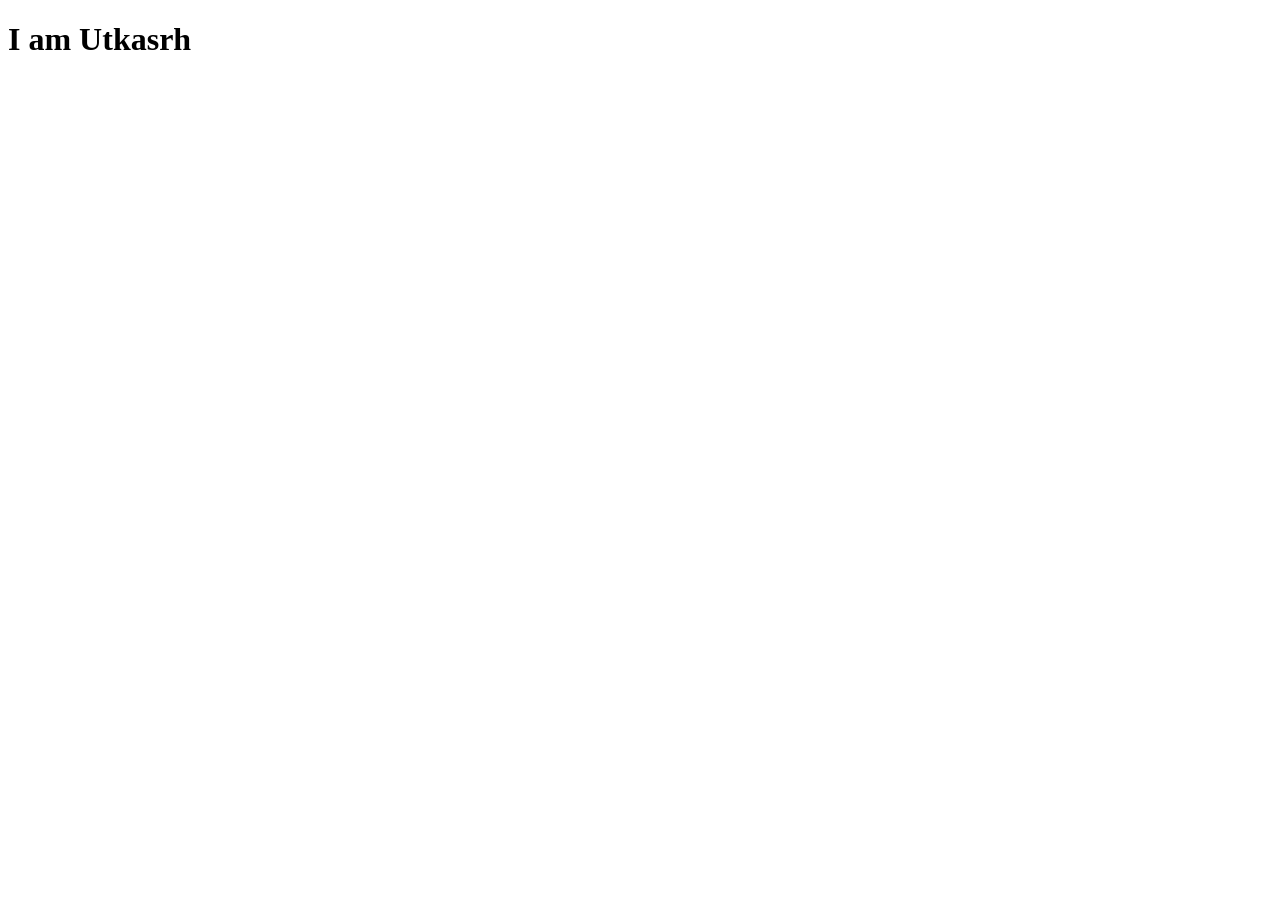
==== index.html @ e45682ee "s1" ====
<!DOCTYPE html>
<html lang="en">
<head>
    <meta charset="UTF-8">
    <meta http-equiv="X-UA-Compatible" content="IE=edge">
    <meta name="viewport" content="width=device-width, initial-scale=1.0">
    <title>Document</title>
</head>
<body>
    <h1>I am Utkasrh</h1>
</body>
</html>
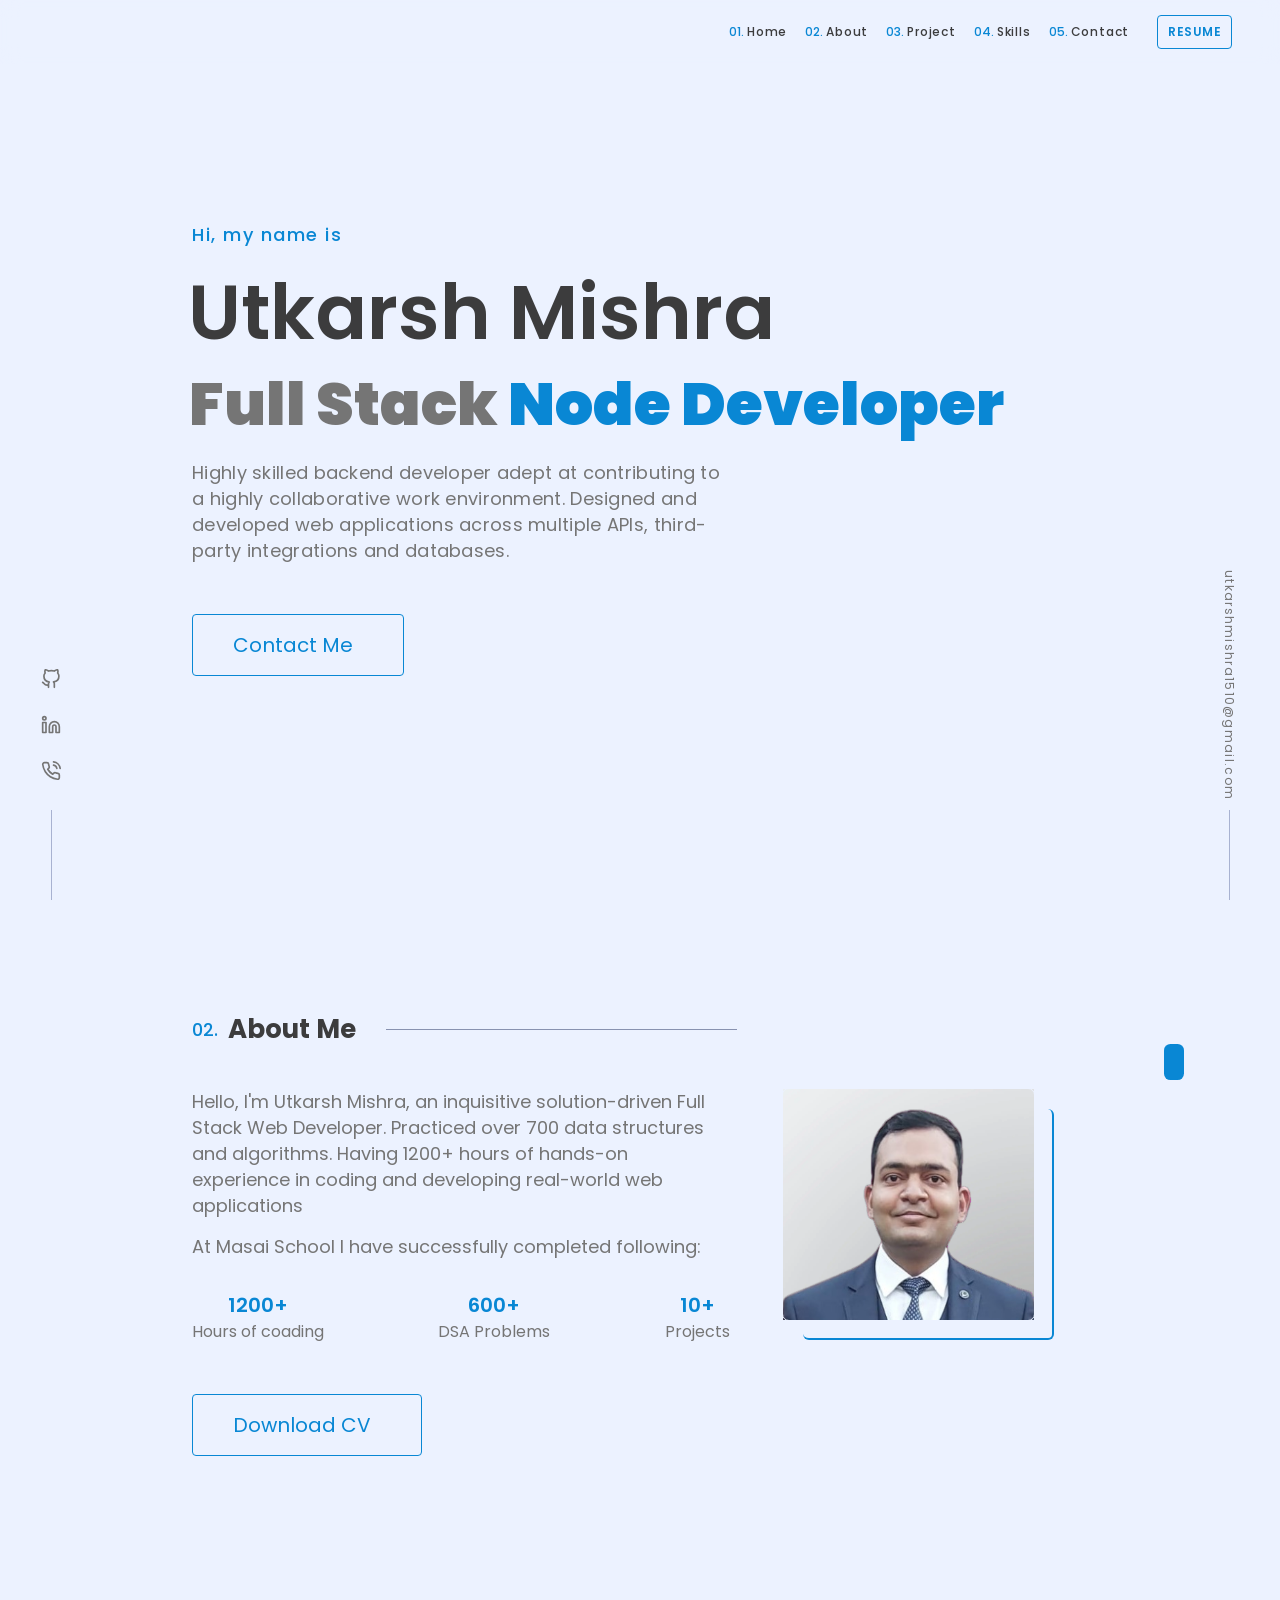
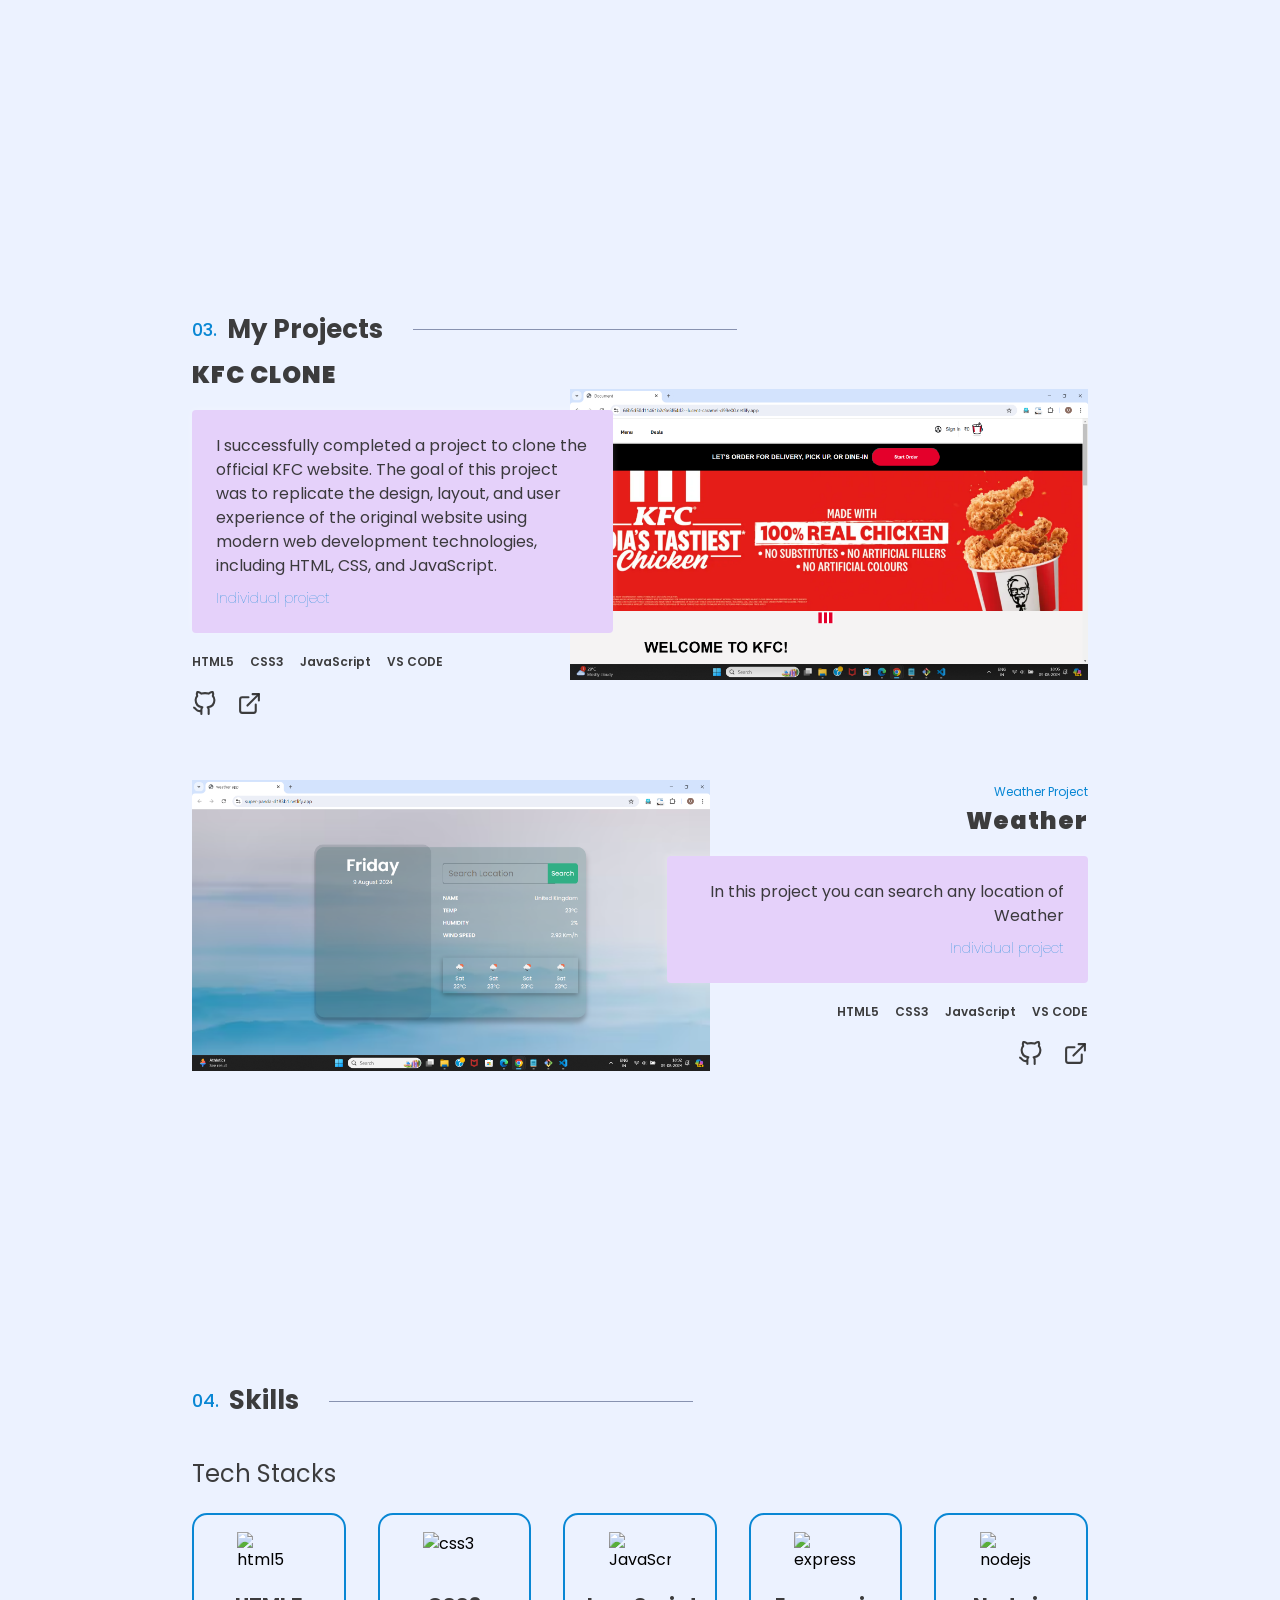
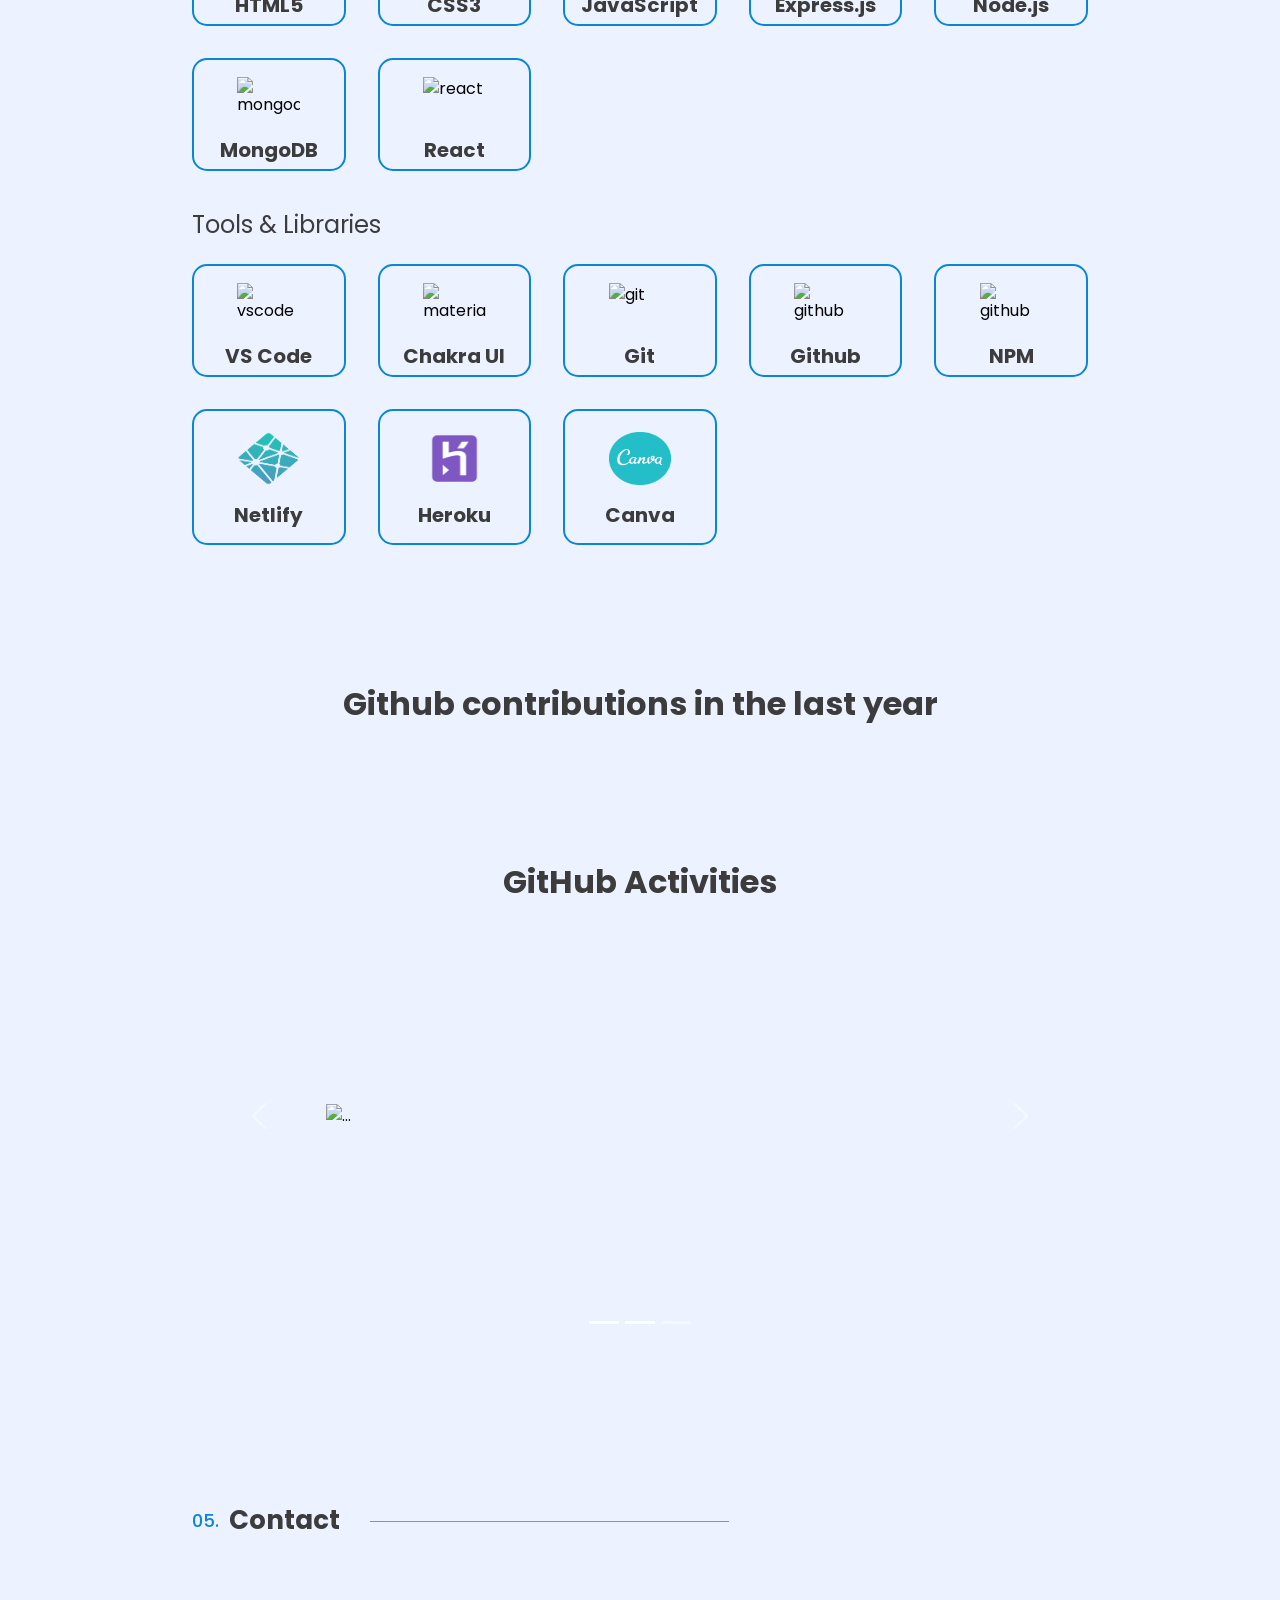
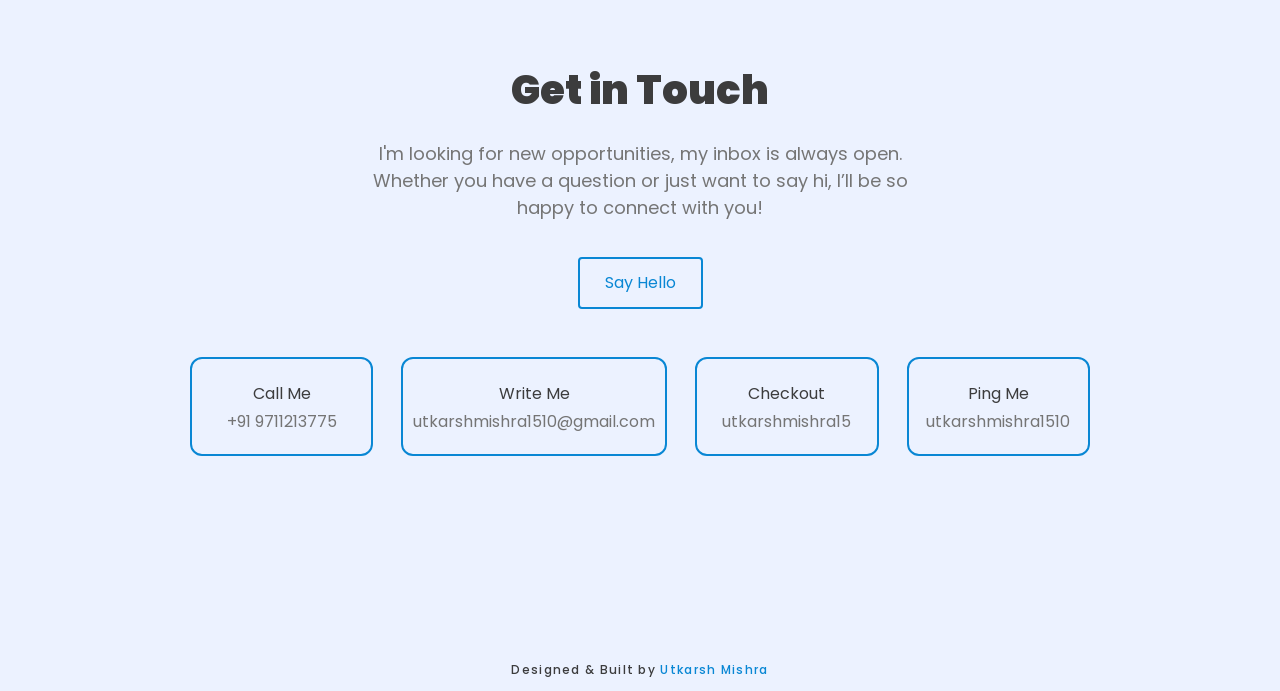
==== commit 71f9fa49: "portfolio update" ====
--- a/index.html
+++ b/index.html
@@ -1,12 +1,821 @@
 <!DOCTYPE html>
 <html lang="en">
+
 <head>
     <meta charset="UTF-8">
     <meta http-equiv="X-UA-Compatible" content="IE=edge">
     <meta name="viewport" content="width=device-width, initial-scale=1.0">
-    <title>Document</title>
+    <link rel="icon" href="./assets/img/1-withoout-bg.png" type="image/x-icon">
+    <title>Utkarsh Mishra | Portfolio</title>
+    <!--!================= Bootstrap Css =================------->
+    <link href="https://cdn.jsdelivr.net/npm/bootstrap@5.3.0-alpha1/dist/css/bootstrap.min.css" rel="stylesheet"
+        integrity="sha384-GLhlTQ8iRABdZLl6O3oVMWSktQOp6b7In1Zl3/Jr59b6EGGoI1aFkw7cmDA6j6gD" crossorigin="anonymous">
+    <!--!================= Font Awesome =================------->
+    <script src="https://kit.fontawesome.com/ff75adb155.js" crossorigin="anonymous"></script>
+
+    <!--!================= github stats =================------->
+    <link rel="stylesheet" href="assets/css/github_states.css">
+
+    <!--!================= main =================------->
+    <link rel="stylesheet" href="assets/css/style.css">
+    <link rel="stylesheet" href="assets/css/media_queries.css">
+
 </head>
+<style>
+
+</style>
+
 <body>
-    <h1>I am Utkasrh</h1>
+    <!--!================= Header =================------->
+    <section id="nav-menu" class="navigation">
+        <div class="nav_container " >
+            <div class="nav_logo" id="nav_logo"><img src="./assets/img/1-withoout-bg.png"
+                    alt=""></div>
+            <!-- Menu toggle icon for small device -->
+            <div id="menuToggle">
+                <span id="first_span"></span>
+                <span id="second_span"></span>
+                <span id="third_span"></span>
+            </div>
+            <div class="navigation_box" id="navigation_box">
+                <!-- Collapse button -->
+                <ul>
+                    <li class="nav-link home" id="nav-link">01. <a href="#home">Home</a> </li>
+                    <li class="nav-link about" id="nav-link">02. <a href="#about">About</a> </li>
+                    <li class="nav-link projects" id="nav-link">03. <a href="#projects">Project</a> </li>
+                    <li class="nav-link skills" id="nav-link">04. <a href="#skills">Skills</a> </li>
+                    <li class="nav-link contact" id="nav-link">05. <a href="#contact">Contact</a> </li>
+                </ul>
+                <button id="resume-button-1"><a download="Utkarsh_Mishra_Resume.pdf" href="./assets/pdf/Utkarsh_Mishra_Resume.pdf" class="nav-link resume"
+                    id="resume-link-1" >RESUME</a></button>
+            </div>
+        </div>
+    </section>
+
+    <!--!================= left Section =================------->
+    <div class="left_pannel">
+
+        <div class="icon_container">
+            <!-- github -->
+            <a href="https://github.com/utkarshmishra15" id="contact-github" target="_blank" ><svg xmlns="http://www.w3.org/2000/svg"
+                    role="img" viewBox="0 0 24 24" fill="none"
+                    stroke="currentColor" stroke-width="2" stroke-linecap="round" stroke-linejoin="round"
+                    class="feather feather-github">
+                    <title>GitHub</title>
+                    <path
+                        d="M9 19c-5 1.5-5-2.5-7-3m14 6v-3.87a3.37 3.37 0 0 0-.94-2.61c3.14-.35 6.44-1.54 6.44-7A5.44 5.44 0 0 0 20 4.77 5.07 5.07 0 0 0 19.91 1S18.73.65 16 2.48a13.38 13.38 0 0 0-7 0C6.27.65 5.09 1 5.09 1A5.07 5.07 0 0 0 5 4.77a5.44 5.44 0 0 0-1.5 3.78c0 5.42 3.3 6.61 6.44 7A3.37 3.37 0 0 0 9 18.13V22">
+                    </path>
+                </svg>
+            </a>
+            <!-- linkdin -->
+            <a href="https://www.linkedin.com/in/utkarshmishra1510/" id="contact-linkedin" aria-label="Linkedin"
+                target="_blank" rel="noreferrer">
+                <svg xmlns="http://www.w3.org/2000/svg" role="img" viewBox="0 0 24 24" fill="none" stroke="currentColor"
+                    stroke-width="2" stroke-linecap="round" stroke-linejoin="round"
+                    class="feather feather-linkedin">
+                    <title>Linkdin</title>
+                    <path d="M16 8a6 6 0 0 1 6 6v7h-4v-7a2 2 0 0 0-2-2 2 2 0 0 0-2 2v7h-4v-7a6 6 0 0 1 6-6z"></path>
+                    <rect x="2" y="9" width="4" height="12"></rect>
+                    <circle cx="4" cy="4" r="2"></circle>
+                </svg>
+            </a>
+            <!-- phone -->
+            <a href="tel:+916289020327" id="contact-phone" aria-label="Phone"
+                target="_blank" rel="noreferrer">
+                <svg xmlns="http://www.w3.org/2000/svg" width="20" height="24" viewBox="0 0 24 24" fill="none"
+                    stroke="currentColor" stroke-width="2" stroke-linecap="round" stroke-linejoin="round"
+                    class="feather feather-phone-call">
+                    <title>9711213775</title>
+                    <path
+                        d="M15.05 5A5 5 0 0 1 19 8.95M15.05 1A9 9 0 0 1 23 8.94m-1 7.98v3a2 2 0 0 1-2.18 2 19.79 19.79 0 0 1-8.63-3.07 19.5 19.5 0 0 1-6-6 19.79 19.79 0 0 1-3.07-8.67A2 2 0 0 1 4.11 2h3a2 2 0 0 1 2 1.72 12.84 12.84 0 0 0 .7 2.81 2 2 0 0 1-.45 2.11L8.09 9.91a16 16 0 0 0 6 6l1.27-1.27a2 2 0 0 1 2.11-.45 12.84 12.84 0 0 0 2.81.7A2 2 0 0 1 22 16.92z">
+                    </path>
+                </svg>
+            </a>
+            <!-- twitter -->
+            <!-- <a href="https://twitter.com/Ananyasingh7730" aria-label="Twitter" target="_blank" rel="noreferrer">
+                <svg xmlns="http://www.w3.org/2000/svg" role="img" viewBox="0 0 24 24" fill="none" stroke="currentColor"
+                    stroke-width="2" stroke-linecap="round" stroke-linejoin="round" class="feather feather-twitter">
+                    <title>Twitter</title>
+                    <path
+                        d="M23 3a10.9 10.9 0 0 1-3.14 1.53 4.48 4.48 0 0 0-7.86 3v1A10.66 10.66 0 0 1 3 4s-4 9 5 13a11.64 11.64 0 0 1-7 2c9 5 20 0 20-11.5a4.5 4.5 0 0 0-.08-.83A7.72 7.72 0 0 0 23 3z">
+                    </path>
+                </svg>
+            </a> -->
+        </div>
+    </div>
+
+    <!--!================= Right Section =================------->
+    <div class="right_pannel">
+        <div class="email_container">
+            <a href="mailto:utkarshmishra1510@gmail.com" id="contact-email">utkarshmishra1510@gmail.com</a>
+        </div>
+    </div>
+
+    <!--!================= Main Section =================------->
+    <section class="main_pannel" id="main_section">
+
+        <!--!================= Home Section =================------->
+        <section id="home" class="home section">
+            <div class="home_container">
+                <h3>Hi, my name is</h3>
+                <h1 id="user-detail-name">Utkarsh Mishra</h1>
+                <h1>Full Stack <span>Node Developer</span></h1>
+                <p id="user-detail-intro">Highly skilled backend developer adept at contributing to a highly
+                    collaborative work environment. Designed and developed web applications across multiple APIs,
+                    third-party integrations and databases.</p>
+                <a href="#contact">Contact Me<i class="fa-regular fa-message"></i></a>
+            </div>
+        </section>
+
+        <!--!================= About Section =================------->
+        <section id="about" class="about section">
+            <div class="section_title">
+                02. <span>About Me</span>
+            </div>
+            <div class="about_container">
+                <div class="about_left">
+                    <p id="user-detail-intro" style="display:none;">
+                        "
+                        "MERN","JavaScript","MongoDB","Frontend","Backend","NodeJS","HTML","CSS","Express""
+                    </p>
+                    <p>Hello, I'm Utkarsh Mishra, an inquisitive solution-driven Full Stack Web Developer. Practiced 
+                        over 700 data structures and algorithms. Having 1200+ hours of hands-on experience in coding and
+                        developing real-world web applications </p>
+                    <p>At Masai School I have successfully completed following:</p>
+                    <div class="about_stats">
+                        <div>
+                            <span class="stats_number">1200+</span>
+                            <span class="stats_title">Hours of coading</span>
+                        </div>
+                        <div>
+                            <span class="stats_number">600+</span>
+                            <span class="stats_title">DSA Problems</span>
+                        </div>
+                        <div>
+                            <span class="stats_number">10+</span>
+                            <span class="stats_title">Projects</span>
+                        </div>
+                    </div>
+                    <button id="resume-button-2">
+                        <a download="Utkarsh_Mishra_Resume.pdf" href="assets/pdf/Utkarsh_Mishra_Resume.pdf"
+                        id="resume-link-2">Download CV<i class="fa-solid fa-download"></i></a>
+                    </button>
+                </div>
+                <div class="about_right">
+                    <div class="about_img_container" class="home-img">
+                        <img src="./assets/myimage/newphotos.png" alt="" class="home-img">
+                    </div>
+                </div>
+            </div>
+        </section>
+
+        <!--!================= Project Section =================------->
+        <section id="projects" class="projects section">
+            <!-- section heading -->
+            <div class="section_title">
+                03. <span>My Projects</span>
+            </div>
+            <!--! -------------- KFC CLONE-------------- -->
+            <div class="project-card" id="project-card-flip">
+                <div class="project-card_description_section" id="project-flip-description">
+                    <h4></h4>
+                    <h2 class="project-title">KFC CLONE</h2>
+                    <div class="project-description">
+                        <p> I successfully completed a project to clone the official KFC website. The goal of this project was to replicate the design, layout, and user experience of the original website using modern web development technologies, including HTML, CSS, and JavaScript. </p>
+                        <p>Individual project</p>
+                    </div>
+                    <div class="project-tech-stack">
+                        <span>HTML5</span>
+                        <span>CSS3</span>
+                        <span>JavaScript</span>
+                      
+                        <span>VS CODE</span>
+                    </div>
+                    <div class="project_btn">
+                        <a href="https://github.com/utkarshmishra15/KFCCLONE" class="project-github-link"
+                            target="_blank"><svg xmlns="http://www.w3.org/2000/svg" role="img"
+                                viewBox="0 0 24 24" fill="none"
+                                stroke="currentColor" stroke-width="2" stroke-linecap="round" stroke-linejoin="round"
+                                class="feather feather-github">
+                                <title>GitHub</title>
+
+                                <path
+                                    d="M9 19c-5 1.5-5-2.5-7-3m14 6v-3.87a3.37 3.37 0 0 0-.94-2.61c3.14-.35 6.44-1.54 6.44-7A5.44 5.44 0 0 0 20 4.77 5.07 5.07 0 0 0 19.91 1S18.73.65 16 2.48a13.38 13.38 0 0 0-7 0C6.27.65 5.09 1 5.09 1A5.07 5.07 0 0 0 5 4.77a5.44 5.44 0 0 0-1.5 3.78c0 5.42 3.3 6.61 6.44 7A3.37 3.37 0 0 0 9 18.13V22">
+                                </path>
+                            </svg>
+                        </a>
+                        <a href="https://66b5d50d11461b2c9e8f64d2--lucent-caramel-d99e00.netlify.app/" class="project-deployed-link" target="_blank">
+                            <svg xmlns="http://www.w3.org/2000/svg" role="img" viewBox="0 0 24 24" fill="none"
+                                stroke="currentColor" stroke-width="2" stroke-linecap="round" stroke-linejoin="round"
+                                class="feather feather-external-link">
+                                <title>External Link</title>
+                                <path d="M18 13v6a2 2 0 0 1-2 2H5a2 2 0 0 1-2-2V8a2 2 0 0 1 2-2h6"></path>
+                                <polyline points="15 3 21 3 21 9"></polyline>
+                                <line x1="10" y1="14" x2="21" y2="3"></line>
+                            </svg>
+                        </a>
+                    </div>
+                </div>
+                <div class="project-card_img_section" id="project-flip-img">
+                    <div id="carouselExampleSlidesOnly" class="carousel slide carousel-fade" data-bs-ride="carousel"
+                        data-bs-interval="3000">
+                        <div class="carousel-inner">
+                            <div class="carousel-item active">
+                                <img src="./assets/kfc/Screenshot (1693).png" class="d-block w-100" alt="TrackIt Home">
+                            </div>
+                            <div class="carousel-item">
+                                <img src="./assets/kfc/Screenshot (1694).png" class="d-block w-100"
+                                    alt="TrackIt Home">
+                            </div>
+                            <div class="carousel-item">
+                                <img src="./assets/img/strike_A_psoe/Screenshot 2023-04-03 095945.png" class="d-block w-100" alt="TrackIt Home">
+                            </div>
+                            <div class="carousel-item">
+                                <img src="./assets/kfc/Screenshot (1695).png" class="d-block w-100" alt="TrackIt Home">
+                            </div>
+                            <div class="carousel-item">
+                                <img src="./assets/kfc/Screenshot (1696).png" class="d-block w-100" alt="TrackIt Home">
+                            </div>
+                            
+                            <div class="carousel-item">
+                                <img src="./assets/kfc/Screenshot (1697).png" class="d-block w-100" alt="TrackIt Home">
+                            </div>
+                            <div class="carousel-item">
+                                <img src="./assets/img/strike_A_psoe/Screenshot 2023-04-03 100120.png" class="d-block w-100" alt="TrackIt Home">
+                            </div>
+                            <!-- <div class="carousel-item">
+                                <img src="./assets/img/strike_A_psoe/Screenshot 2023-04-03 100152.png" class="d-block w-100" alt="TrackIt Home">
+                            </div>
+                            <div class="carousel-item">
+                                <img src="./assets/img/strike_A_psoe/Screenshot 2023-04-03 100209.png" class="d-block w-100" alt="TrackIt Home">
+                            </div>
+                            <div class="carousel-item">
+                                <img src="./assets/img/strike_A_psoe/Screenshot 2023-04-03 100303.png" class="d-block w-100" alt="TrackIt Home">
+                            </div> -->
+                            <!-- <div class="carousel-item">
+                                <img src="./assets/img/strike_A_psoe/Screenshot 2023-04-03 100315.png" class="d-block w-100" alt="TrackIt Home">
+                            </div>
+                            <div class="carousel-item">
+                                <img src="./assets/img/strike_A_psoe/Screenshot 2023-04-03 100345.png" class="d-block w-100" alt="TrackIt Home">
+                            </div> -->
+                        </div>
+                    </div>
+                </div>
+            </div>  
+            <!--! -------------- Alpine project card -------------- -->
+            <div class="project-card">
+                <!-- ------ project Image -------- -->
+                <div class="project-card_img_section">
+                    <div id="carouselExampleSlidesOnly" class="carousel slide carousel-fade" data-bs-ride="carousel"
+                        data-bs-interval="3000">
+                        <div class="carousel-inner">
+                            <div class="carousel-item active">
+                                <img src="./assets/weather/Screenshot (1702).png" class="d-block w-100" alt="Alpine Home">
+                            </div>
+                            <div class="carousel-item">
+                                <img src="./assets/weather/Screenshot (1703).png" class="d-block w-100" alt="Alpine Home">
+                            </div>
+                            <div class="carousel-item">
+                                <img src="./assets/weather/Screenshot (1704).png" class="d-block w-100" alt="Alpine Home">
+                            </div>
+                            <div class="carousel-item">
+                                <img src="./assets/weather/Screenshot (1705).png" class="d-block w-100" alt="Alpine Home">
+                            </div>
+                            <!-- <div class="carousel-item">
+                                <img src="./assets/img/Alpine/profile.png" class="d-block w-100" alt="Alpine Home">
+                            </div>
+                            <div class="carousel-item">
+                                <img src="./assets/img/Alpine/sign-in.png" class="d-block w-100" alt="Alpine Home">
+                            </div>
+                            <div class="carousel-item">
+                                <img src="./assets/img/Alpine/sign-up.png" class="d-block w-100" alt="Alpine Home">
+                            </div>
+                            <div class="carousel-item">
+                                <img src="./assets/img/Alpine/cart.png" class="d-block w-100" alt="Alpine Home">
+                            </div>
+                            <div class="carousel-item">
+                                <img src="./assets/img/Alpine/iphone.png" class="d-block w-100" alt="Alpine Home">
+                            </div> -->
+                        </div>
+                    </div>
+                </div>
+                <div class="project-card_description_section">
+                    <h4>Weather Project</h4>
+                    <h2 class="project-title">Weather</h2>
+                    <div class="project-description">
+                        <p>In this project you can search any location of Weather</p>
+                        <p>Individual project</p>
+                    </div>
+                    <div class="project-tech-stack">
+                        <!-- <span>NODE</span>
+                        <span>EXPRESS</span>
+                        <span>MONGODB</span> -->
+                        <span>HTML5</span>
+                        <span>CSS3</span>
+                        <!-- <span>BCRYPT</span>
+                        <span>JSONWEBTOKEN</span> -->
+                        <span>JavaScript</span>
+                        <span>VS CODE</span>
+                    </div>
+                    <div class="project_btn">
+                        <a href="https://github.com/utkarshmishra15/Weather" class="project-github-link"
+                            target="_blank"><svg xmlns="http://www.w3.org/2000/svg" role="img"
+                                viewBox="0 0 24 24" fill="none"
+                                stroke="currentColor" stroke-width="2" stroke-linecap="round" stroke-linejoin="round"
+                                class="feather feather-github">
+                                <title>GitHub</title>
+                                <path
+                                    d="M9 19c-5 1.5-5-2.5-7-3m14 6v-3.87a3.37 3.37 0 0 0-.94-2.61c3.14-.35 6.44-1.54 6.44-7A5.44 5.44 0 0 0 20 4.77 5.07 5.07 0 0 0 19.91 1S18.73.65 16 2.48a13.38 13.38 0 0 0-7 0C6.27.65 5.09 1 5.09 1A5.07 5.07 0 0 0 5 4.77a5.44 5.44 0 0 0-1.5 3.78c0 5.42 3.3 6.61 6.44 7A3.37 3.37 0 0 0 9 18.13V22">
+                                </path>
+                            </svg>
+                        </a>
+                        <a href="https://super-panda-d183b1.netlify.app/" class="project-deployed-link" target="_blank">
+                            <svg xmlns="http://www.w3.org/2000/svg" role="img" viewBox="0 0 24 24" fill="none"
+                                stroke="currentColor" stroke-width="2" stroke-linecap="round" stroke-linejoin="round"
+                                class="feather feather-external-link">
+                                <title>External Link</title>
+                                <path d="M18 13v6a2 2 0 0 1-2 2H5a2 2 0 0 1-2-2V8a2 2 0 0 1 2-2h6"></path>
+                                <polyline points="15 3 21 3 21 9"></polyline>
+                                <line x1="10" y1="14" x2="21" y2="3"></line>
+                            </svg>
+                        </a>
+                    </div>
+                </div>
+            </div>
+
+            <!--! -------------- TrackIt project card (Flip)-------------- -->
+            <!-- <div class="project-card" id="project-card-flip">
+                <div class="project-card_description_section" id="project-flip-description">
+                    <h4>Clone Project</h4>
+                    <h2 class="project-title">TrackIt</h2>
+                    <div class="project-description">
+                        <p>Clone of DeskTime that provides sign-up, sign-in, tracks the records of the work done, time consumed in perfoming a task and many more details in a designed and graphical format.</p>
+                        <p>Collaborative project</p>
+                    </div>
+                    <div class="project-tech-stack">
+                        <span>HTML5</span>
+                        <span>CSS3</span>
+                        <span>JavaScript</span>
+                        <span>NODE</span>
+                        <span>EXPRESS</span>
+                        <span>MONGODB</span>
+                        <span>Bootstrap</span>
+                        <span>VS CODE</span>
+                    </div>
+                    <div class="project_btn">
+                        <a href="https://github.com/Ananyakumarisingh/Track-It" class="project-github-link"
+                            target="_blank"><svg xmlns="http://www.w3.org/2000/svg" role="img"
+                                viewBox="0 0 24 24" fill="none"
+                                stroke="currentColor" stroke-width="2" stroke-linecap="round" stroke-linejoin="round"
+                                class="feather feather-github">
+                                <title>GitHub</title>
+                                <path
+                                    d="M9 19c-5 1.5-5-2.5-7-3m14 6v-3.87a3.37 3.37 0 0 0-.94-2.61c3.14-.35 6.44-1.54 6.44-7A5.44 5.44 0 0 0 20 4.77 5.07 5.07 0 0 0 19.91 1S18.73.65 16 2.48a13.38 13.38 0 0 0-7 0C6.27.65 5.09 1 5.09 1A5.07 5.07 0 0 0 5 4.77a5.44 5.44 0 0 0-1.5 3.78c0 5.42 3.3 6.61 6.44 7A3.37 3.37 0 0 0 9 18.13V22">
+                                </path>
+                            </svg>
+                        </a>
+                        <a href="https://jovial-biscuit-ca94fe.netlify.app/" class="project-deployed-link" target="_blank">
+                            <svg xmlns="http://www.w3.org/2000/svg" role="img" viewBox="0 0 24 24" fill="none"
+                                stroke="currentColor" stroke-width="2" stroke-linecap="round" stroke-linejoin="round"
+                                class="feather feather-external-link">
+                                <title>External Link</title>
+                                <path d="M18 13v6a2 2 0 0 1-2 2H5a2 2 0 0 1-2-2V8a2 2 0 0 1 2-2h6"></path>
+                                <polyline points="15 3 21 3 21 9"></polyline>
+                                <line x1="10" y1="14" x2="21" y2="3"></line>
+                            </svg>
+                        </a>
+                    </div>
+                </div>
+                <div class="project-card_img_section" id="project-flip-img">
+                    <div id="carouselExampleSlidesOnly" class="carousel slide carousel-fade" data-bs-ride="carousel"
+                        data-bs-interval="3000">
+                        <div class="carousel-inner">
+                            <div class="carousel-item active">
+                                <img src="./assets/img/TrackIt/dashboard.png" class="d-block w-100" alt="TrackIt Home">
+                            </div>
+                            <div class="carousel-item">
+                                <img src="./assets/img/TrackIt/pie-chart.png" class="d-block w-100"
+                                    alt="TrackIt Home">
+                            </div>
+                            <div class="carousel-item">
+                                <img src="./assets/img/TrackIt/sales.png" class="d-block w-100" alt="TrackIt Home">
+                            </div>
+                            <div class="carousel-item">
+                                <img src="./assets/img/TrackIt/log-in.png" class="d-block w-100" alt="TrackIt Home">
+                            </div>
+                            <div class="carousel-item">
+                                <img src="./assets/img/TrackIt/sign-up.png" class="d-block w-100" alt="TrackIt Home">
+                            </div>
+                            <div class="carousel-item">
+                                <img src="./assets/img/TrackIt/otp.png" class="d-block w-100" alt="TrackIt Home">
+                            </div>
+                        </div>
+                    </div>
+                </div>
+            </div> -->
+
+            <!--! -------------- MAD project card -------------- -->
+            <!-- <div class="project-card"> -->
+                <!-- ------ project Image -------- -->
+                <!-- <div class="project-card_img_section">
+                    <div id="carouselExampleSlidesOnly" class="carousel slide carousel-fade" data-bs-ride="carousel"
+                        data-bs-interval="3000">
+                        <div class="carousel-inner">
+                            <div class="carousel-item active">
+                                <img src="./assets/img/MAD/main.png" class="d-block w-100" alt="MAD Home">
+                            </div>
+                            <div class="carousel-item">
+                                <img src="./assets/img/MAD/product.png" class="d-block w-100" alt="MAD Home">
+                            </div>
+                            <div class="carousel-item">
+                                <img src="./assets/img/MAD/advertisement.png" class="d-block w-100" alt="MAD Home">
+                            </div>
+                            <div class="carousel-item">
+                                <img src="./assets/img/MAD/chat.png" class="d-block w-100" alt="MAD Home">
+                            </div>
+                            <div class="carousel-item">
+                                <img src="./assets/img/MAD/sign-up.png" class="d-block w-100" alt="MAD Home">
+                            </div>
+                            <div class="carousel-item">
+                                <img src="./assets/img/MAD/log-in.png" class="d-block w-100" alt="MAD Home">
+                            </div>
+                            <div class="carousel-item">
+                                <img src="./assets/img/MAD/mobile.png" class="d-block w-100" alt="MAD Home">
+                            </div>
+                            <div class="carousel-item">
+                                <img src="./assets/img/MAD/house.png" class="d-block w-100" alt="MAD Home">
+                            </div>
+                        </div>
+                    </div>
+                </div>
+                <div class="project-card_description_section">
+                    <h4>Clone Project</h4>
+                    <h2 class="project-title">MAD (Make A Deal)</h2>
+                    <div class="project-description">
+                        <p>Clone of an e-commerce website named OLX, features implimented are sign-up, sign-in, products, filter, sort, admin section, etc.</p>
+                        <p>Collaborative project</p>
+                    </div>
+                    <div class="project-tech-stack">
+                        <span>HTML5</span>
+                        <span>CSS3</span>
+                        <span>JavaScript</span>
+                        <span>Bootstrap</span>
+                        <span>Mock API</span>
+                        <span>VS CODE</span>
+                    </div>
+                    <div class="project_btn">
+                        <a href="https://github.com/Ananyakumarisingh/MAD" class="project-github-link"
+                            target="_blank"><svg xmlns="http://www.w3.org/2000/svg" role="img"
+                                viewBox="0 0 24 24" fill="none"
+                                stroke="currentColor" stroke-width="2" stroke-linecap="round" stroke-linejoin="round"
+                                class="feather feather-github">
+                                <title>GitHub</title>
+                                <path
+                                    d="M9 19c-5 1.5-5-2.5-7-3m14 6v-3.87a3.37 3.37 0 0 0-.94-2.61c3.14-.35 6.44-1.54 6.44-7A5.44 5.44 0 0 0 20 4.77 5.07 5.07 0 0 0 19.91 1S18.73.65 16 2.48a13.38 13.38 0 0 0-7 0C6.27.65 5.09 1 5.09 1A5.07 5.07 0 0 0 5 4.77a5.44 5.44 0 0 0-1.5 3.78c0 5.42 3.3 6.61 6.44 7A3.37 3.37 0 0 0 9 18.13V22">
+                                </path>
+                            </svg>
+                        </a>
+                        <a href="https://heroic-horse-6178ea.netlify.app/" class="project-deployed-link" target="_blank">
+                            <svg xmlns="http://www.w3.org/2000/svg" role="img" viewBox="0 0 24 24" fill="none"
+                                stroke="currentColor" stroke-width="2" stroke-linecap="round" stroke-linejoin="round"
+                                class="feather feather-external-link">
+                                <title>External Link</title>
+                                <path d="M18 13v6a2 2 0 0 1-2 2H5a2 2 0 0 1-2-2V8a2 2 0 0 1 2-2h6"></path>
+                                <polyline points="15 3 21 3 21 9"></polyline>
+                                <line x1="10" y1="14" x2="21" y2="3"></line>
+                            </svg>
+                        </a>
+                    </div>
+                </div>
+            </div> -->
+
+            <!--! -------------- BuyMart project card (Flip)-------------- -->
+            <!-- <div class="project-card project-card-last" id="project-card-flip">
+                <div class="project-card_description_section" id="project-flip-description">
+                    <h4>Clone Project</h4>
+                    <h2 class="project-title">BuyMart</h2>
+                    <div class="project-description">
+                        <p>Clone of an e-commerce website that provides an exciting range of fashion, home decor and kitchen appliances.</p>
+                        <p>Individual project</p>
+                    </div>
+                    <div class="project-tech-stack">
+                        <span>HTML5</span>
+                        <span>CSS3</span>
+                        <span>JavaScript</span>
+                        <span>VS CODE</span>
+                    </div>
+                    <div class="project_btn">
+                        <a href="https://github.com/Ananyakumarisingh/super-vegetable-8155" class="project-github-link"
+                            target="_blank"><svg xmlns="http://www.w3.org/2000/svg" role="img"
+                                viewBox="0 0 24 24" fill="none"
+                                stroke="currentColor" stroke-width="2" stroke-linecap="round" stroke-linejoin="round"
+                                class="feather feather-github">
+                                <title>GitHub</title>
+                                <path
+                                    d="M9 19c-5 1.5-5-2.5-7-3m14 6v-3.87a3.37 3.37 0 0 0-.94-2.61c3.14-.35 6.44-1.54 6.44-7A5.44 5.44 0 0 0 20 4.77 5.07 5.07 0 0 0 19.91 1S18.73.65 16 2.48a13.38 13.38 0 0 0-7 0C6.27.65 5.09 1 5.09 1A5.07 5.07 0 0 0 5 4.77a5.44 5.44 0 0 0-1.5 3.78c0 5.42 3.3 6.61 6.44 7A3.37 3.37 0 0 0 9 18.13V22">
+                                </path>
+                            </svg>
+                        </a>
+                        <a href="https://comforting-fox-16a044.netlify.app/" class="project-deployed-link"
+                            target="_blank">
+                            <svg xmlns="http://www.w3.org/2000/svg" role="img" viewBox="0 0 24 24" fill="none"
+                                stroke="currentColor" stroke-width="2" stroke-linecap="round" stroke-linejoin="round"
+                                class="feather feather-external-link">
+                                <title>External Link</title>
+                                <path d="M18 13v6a2 2 0 0 1-2 2H5a2 2 0 0 1-2-2V8a2 2 0 0 1 2-2h6"></path>
+                                <polyline points="15 3 21 3 21 9"></polyline>
+                                <line x1="10" y1="14" x2="21" y2="3"></line>
+                            </svg>
+                        </a>
+                    </div>
+                </div>
+                <div class="project-card_img_section" id="project-flip-img">
+                    <div id="carouselExampleSlidesOnly" class="carousel slide carousel-fade" data-bs-ride="carousel"
+                        data-bs-interval="3000">
+                        <div class="carousel-inner">
+                            <div class="carousel-item active">
+                                <img src="./assets/img/BuyMart/main.png" class="d-block w-100" alt="BuyMart Home">
+                            </div>
+                            <div class="carousel-item">
+                                <img src="./assets/img/BuyMart/women.png" class="d-block w-100" alt="BuyMart Home">
+                            </div>
+                            <div class="carousel-item">
+                                <img src="./assets/img/BuyMart/product.png" class="d-block w-100" alt="BuyMart Home">
+                            </div>
+                            <div class="carousel-item">
+                                <img src="./assets/img/BuyMart/small.png" class="d-block w-100" alt="BuyMart Home">
+                            </div>
+                            <div class="carousel-item">
+                                <img src="./assets/img/BuyMart/sign-up.png" class="d-block w-100" alt="BuyMart Home">
+                            </div>
+                            <div class="carousel-item">
+                                <img src="./assets/img/BuyMart/login.png" class="d-block w-100" alt="BuyMart Home">
+                            </div>
+                            <div class="carousel-item">
+                                <img src="./assets/img/BuyMart/cart.png" class="d-block w-100" alt="BuyMart Home">
+                            </div>
+                            <div class="carousel-item">
+                                <img src="./assets/img/BuyMart/payment.png" class="d-block w-100" alt="BuyMart Home">
+                            </div>
+                        </div>
+                    </div> -->
+                </div>
+            </div>
+        </section>
+
+        <!--!================= Skills Section =================------->
+        <section id="skills" class="skills section">
+            <!-- section heading -->
+            <div class="section_title">
+                04. <span>Skills</span>
+            </div>
+            <div class="skills_container">
+                <div class="frontend-skills">
+                    <h1>Tech Stacks</h1>
+                    <div class="fs_container">
+                        <div class="skills-card">
+                            <div class="skills-card-img" style="display: none;"></div>
+                            <img src="https://cdn.jsdelivr.net/gh/devicons/devicon/icons/html5/html5-original.svg"
+                                class="skills-card-img" alt="html5">
+                            <span class="skills-card-name">HTML5</span>
+                        </div>
+                        <div class="skills-card">
+                            <div class="skills-card-img" style="display: none;"></div>
+                            <img src="https://cdn.jsdelivr.net/gh/devicons/devicon/icons/css3/css3-original.svg"
+                                class="skills-card-img" alt="css3">
+                            <span class="skills-card-name">CSS3</span>
+                        </div>
+                        <div class="skills-card">
+                            <div class="skills-card-img" style="display: none;"></div>
+                            <img src="https://cdn.jsdelivr.net/gh/devicons/devicon/icons/javascript/javascript-original.svg"
+                                class="skills-card-img" alt="JavaScript">
+                            <span class="skills-card-name">JavaScript</span>
+                        </div>
+                        <div class="skills-card">
+                            <div class="skills-card-img" style="display: none;"></div>
+                            <img src="https://cdn.jsdelivr.net/gh/devicons/devicon/icons/express/express-original.svg"
+                                class="skills-card-img" alt="express">
+                            <span class="skills-card-name">Express.js</span>
+                        </div>
+                        <div class="skills-card">
+                            <div class="skills-card-img" style="display: none;"></div>
+                            <img src="https://cdn.jsdelivr.net/gh/devicons/devicon/icons/nodejs/nodejs-original.svg"
+                                class="skills-card-img" alt="nodejs">
+                            <span class="skills-card-name">Node.js</span>
+                        </div>
+                        <div class="skills-card">
+                            <div class="skills-card-img" style="display: none;"></div>
+                            <img src="https://cdn.jsdelivr.net/gh/devicons/devicon/icons/mongodb/mongodb-original.svg"
+                                class="skills-card-img" alt="mongodb">
+                            <span class="skills-card-name">MongoDB</span>
+                        </div>
+                        <!-- <div class="skills-card">
+                            <div class="skills-card-img" style="display: none;"></div>
+                            <img src="./assets/img/icon/sql.png" class="skills-card-img" alt="sql">
+                            <span class="skills-card-name">SQL</span>
+                        </div> -->
+                        <div class="skills-card">
+                            <div class="skills-card-img" style="display: none;"></div>
+                            <img src="https://cdn.jsdelivr.net/gh/devicons/devicon/icons/react/react-original.svg"
+                                class="skills-card-img" alt="react">
+                            <span class="skills-card-name">React</span>
+                        </div>
+                        <!-- <div class="skills-card">
+                            <div class="skills-card-img" style="display: none;"></div>
+                            <img src="./assets/img/icon/aws.png" class="skills-card-img" alt="JavaScript">
+                            <span class="skills-card-name">AWS</span>
+                        </div>
+                        <div class="skills-card">
+                            <div class="skills-card-img" style="display: none;"></div>
+                            <img src="./assets/img/icon/yml.png" class="skills-card-img" alt="JavaScript">
+                            <span class="skills-card-name">YML</span>
+                        </div> -->
+                    </div>
+                </div>
+                <div class="backend-skills">
+                    <h1>Tools & Libraries</h1>
+                    <div class="bs_container">
+                        <div class="skills-card">
+                            <div class="skills-card-img" style="display: none;"></div>
+                            <img src="https://cdn.jsdelivr.net/gh/devicons/devicon/icons/vscode/vscode-original.svg"
+                                class="skills-card-img" alt="vscode">
+                            <span class="skills-card-name">VS Code</span>
+                        </div>
+                        <div class="skills-card">
+                            <div class="skills-card-img" style="display: none;"></div>
+                            <img src="https://cdn.jsdelivr.net/gh/devicons/devicon/icons/materialui/materialui-original.svg"
+                                class="skills-card-img" alt="materialui">
+                            <span class="skills-card-name">Chakra UI</span>
+                        </div>
+                        <!-- <div class="skills-card">
+                            <div class="skills-card-img" style="display: none;"></div>
+                            <img src="https://cdn.jsdelivr.net/gh/devicons/devicon/icons/bootstrap/bootstrap-original.svg"
+                                class="skills-card-img" alt="bootstrap">
+                            <span class="skills-card-name">Bootstrap</span>
+                        </div> -->
+                        <div class="skills-card">
+                            <div class="skills-card-img" style="display: none;"></div>
+                            <img src="https://cdn.jsdelivr.net/gh/devicons/devicon/icons/git/git-original.svg"
+                                class="skills-card-img" alt="git">
+                            <span class="skills-card-name">Git</span>
+                        </div>
+                        <div class="skills-card">
+                            <div class="skills-card-img" style="display: none;"></div>
+                            <img src="https://www.svgrepo.com/show/217753/github.svg" class="skills-card-img"
+                                alt="github">
+                            <span class="skills-card-name">Github</span>
+                        </div>
+                        <div class="skills-card">
+                            <div class="skills-card-img" style="display: none;"></div>
+                            <img src="https://cdn.icon-icons.com/icons2/2415/PNG/512/npm_original_wordmark_logo_icon_146402.png"
+                                class="skills-card-img" alt="github">
+                            <span class="skills-card-name">NPM</span>
+                        </div>
+                        <!-- <div class="skills-card">
+                            <div class="skills-card-img" style="display: none;"></div>
+                            <img src="./assets/img/icon/draw-io.svg" class="skills-card-img" alt="github">
+                            <span class="skills-card-name">Draw.io</span>
+                        </div> -->
+                        <div class="skills-card">
+                            <div class="skills-card-img" style="display: none;"></div>
+                            <img src="./assets/icon/netlify.png">
+                            <span class="skills-card-name">Netlify</span>
+                        </div>
+                        <div class="skills-card">
+                            <div class="skills-card-img" style="display: none;"></div>
+                            <img src="./assets/icon/heroku.png">
+                            <span class="skills-card-name">Heroku</span>
+                        </div>
+                        <div class="skills-card">
+                            <div class="skills-card-img" style="display: none;"></div>
+                            <img src="./assets/icon/canva.png">
+                            <span class="skills-card-name">Canva</span>
+                        </div>
+                    </div>
+                </div>
+            </div>
+        </section>
+
+        <!--!================= Github Stats =================------->
+        <section class="about react-activity-calendar" id="github">
+            <h2 class="section__title">Github contributions in the last year</h2>
+            <div class="Github-calendar ">
+                <!-- Loading stuff -->
+            </div>
+        </section>
+
+        <!--!================= Github Stats =================------->
+        <section class="portfolio section githubstates " id="githubstates">
+            <h2 class="section__title">GitHub Activities</h2>
+            <div id="carouselExampleIndicators" class="carousel slide github_carousel_container carousel-fade"
+                data-bs-ride="carousel"
+                data-bs-interval="2000">
+                <div class="carousel-indicators">
+                    <button type="button" data-bs-target="#carouselExampleIndicators" data-bs-slide-to="0"
+                        class="active" aria-current="true" aria-label="Slide 1"></button>
+                    <button type="button" data-bs-target="#carouselExampleIndicators" data-bs-slide-to="1"
+                        aria-label="Slide 2"></button>
+                    <button type="button" data-bs-target="#carouselExampleIndicators" data-bs-slide-to="2"
+                        aria-label="Slide 3"></button>
+                </div>
+                <div class="carousel-inner github-carousel-window ">
+                    <div class="carousel-item active">
+                        <img src="https://github-readme-streak-stats.herokuapp.com?user=utkarshmishra15&theme=github-dark&hide_border=true&date_format=j%20M%5B%20Y%5D"
+                            class="d-block w-100" alt="..." id="github-streak-stats">
+                    </div>
+                    <div class="carousel-item">
+                        <img src="https://github-readme-stats.vercel.app/api/top-langs/?username=utkarshmishra15&show_icons=true&locale=en&layout=compact&theme=github_dark&hide_border=true"
+                            id="github-top-langs" class="d-block w-100" alt="...">
+                    </div>
+                    <div class="carousel-item">
+                        <img src="https://github-readme-stats.vercel.app/api?username=utkarshmishra15&show_icons=true&locale=en&theme=github_dark&hide_border=true"
+                            id="github-stats-card" class="d-block w-100" alt="...">
+                    </div>
+                </div>
+                <button class="carousel-control-prev" type="button" data-bs-target="#carouselExampleIndicators"
+                    data-bs-slide="prev">
+                    <span class="carousel-control-prev-icon" aria-hidden="true"></span>
+                    <span class="visually-hidden">Previous</span>
+                </button>
+                <button class="carousel-control-next" type="button" data-bs-target="#carouselExampleIndicators"
+                    data-bs-slide="next">
+                    <span class="carousel-control-next-icon" aria-hidden="true"></span>
+                    <span class="visually-hidden">Next</span>
+                </button>
+            </div>
+        </section>
+
+        <!-- !================= Contact =================----- -->
+        <section id="contact">
+            <div class="section_title">
+                05. <span>Contact</span>
+            </div>
+            <!-- ----- for mobile screen ---- -->
+            <!-- ----- for desktop screen ---- -->
+            <div class="contact_layout_container">
+                <div class="contact-mobile-active">
+                    <span>Get in Touch </span>
+                    <p>I'm looking for new opportunities, my inbox is always open. Whether you have a question or just
+                        want to say hi, I’ll be so happy to connect with you!</p>
+                    <a href="mailto:utkarshmishra1510@gmail.com" id="contact-email">Say Hello</a>
+                </div>
+                <div class="contact-info-container">
+                    <a href="tel:+916289020327" class="contact-info-card">
+                        <img src="./assets/img/icon/phone-call.svg" alt="">
+                        <span> Call Me</span>
+                        <span> +91 9711213775</span>
+                    </a>
+                    <a href="mailto:utkarshmishra1510@gmail.com" class="contact-info-card">
+                        <img src="./assets/img/icon/mail.svg" alt="">
+                        <span>Write Me</span>
+                        <span>utkarshmishra1510@gmail.com</span>
+                    </a>
+                    <a href="https://github.com/utkarshmishra15" class="contact-info-card">
+                        <img src="./assets/img/icon/github.svg" alt="">
+                        <span>Checkout</span>
+                        <span>utkarshmishra15</span>
+                    </a>
+                    <a href="https://www.linkedin.com/in/utkarshmishra1510/" class="contact-info-card">
+                        <img src="./assets/img/icon/linkedin.svg" alt="">
+                        <span>Ping Me</span>
+                        <span>utkarshmishra1510</span>
+                    </a>
+                </div>
+            </div>
+
+            <div class="footer-section">
+                <div class="mobile_footer_icons">
+                    <div>
+                        <a target="_blank" href="https://github.com/utkarshmishra15"><img src="./assets/img/icon/github.svg" alt=""></a>
+                        <a target="_blank" href="https://www.linkedin.com/in/utkarshmishra1510/"><img src="./assets/img/icon/linkedin.svg" alt=""></a>
+                        <a target="_blank" href="tel:+919711213775"><img src="./assets/img/icon/phone-call.svg" alt=""></a>
+                        <!-- <a target="_blank" href="https://twitter.com/Ananyasingh7730"><img src="./assets/img/icon/twitter.svg" alt=""></a> -->
+                        <a target="_blank" href="utkarshmishra1510@gmail.com"><img src="./assets/img/icon/mail.svg" alt=""></a>
+                    </div>
+                </div>
+                <p>Designed & Built by <a href="https://github.com/utkarshmishra15">Utkarsh Mishra</a></p>
+                <!-- <p>Inspired By <a href="https://github.com/bchiang7/v4">Brittany Chiang</a></p> -->
+            </div>
+        </section>
+
+    </section>
+
+    <!-- !--==================== SCROLL TOP ====================-->
+    <a href="#" class="scrollup" id="scroll-up">
+        <i class="fa-solid fa-arrow-up scrollup__icon"></i>
+    </a>
+
+    <!--!=========== Bootstrp Script ============------->
+    <script src="https://cdn.jsdelivr.net/npm/bootstrap@5.3.0-alpha1/dist/js/bootstrap.bundle.min.js"
+        integrity="sha384-w76AqPfDkMBDXo30jS1Sgez6pr3x5MlQ1ZAGC+nuZB+EYdgRZgiwxhTBTkF7CXvN"
+        crossorigin="anonymous"></script>
 </body>
+
+<!--==================== GITHUB STATES LIBRARY ====================-->
+<script src="https://unpkg.com/github-calendar@latest/dist/github-calendar.min.js"></script>
+<script>GitHubCalendar(".Github-calendar", "utkarshmishra15", { responsive: true });</script>
+
+<!--==================== GITHUB STATES LIBRARY ====================-->
+<script src="./js/main.js"></script>
+
 </html>
--- a/assets/css/github_states.css
+++ b/assets/css/github_states.css
@@ -0,0 +1,210 @@
+@import "styles.css";
+
+:root {
+    --color-calendar-graph-day-bg: #dddbdb;
+    --color-calendar-graph-day-L1-bg: #39dd34;
+    --color-calendar-graph-day-L2-bg: #45a045;
+    --color-calendar-graph-day-L3-bg: #047526;
+    --color-calendar-graph-day-L4-bg: #0a4208;
+  }
+  
+  rect.ContributionCalendar-day[data-level='0'] {
+      fill: var(--color-calendar-graph-day-bg);
+  }
+  
+  rect.ContributionCalendar-day[data-level='1'] {
+      fill: var(--color-calendar-graph-day-L1-bg);
+  }
+  
+  rect.ContributionCalendar-day[data-level='2'] {
+      fill: var(--color-calendar-graph-day-L2-bg);
+  }
+  
+  rect.ContributionCalendar-day[data-level='3'] {
+      fill: var(--color-calendar-graph-day-L3-bg);
+  }
+  
+  rect.ContributionCalendar-day[data-level='4'] {
+      fill: var(--color-calendar-graph-day-L4-bg);
+  }
+  
+  .calendar .width-full > .float-left {
+      display: none;
+  }
+  
+  .calendar {
+      font-family: Helvetica, arial;
+      border: 1px solid #DDDDDD;
+      /* border: none; */
+      border-radius: 3px;
+      min-height: 243px;
+      text-align: center;
+      margin: 0 auto;
+  }
+  
+  .calendar-graph text.wday,
+  .calendar-graph text.month {
+      font-size: 10px;
+      fill: var(--grey-dark);
+  }
+  
+  .contrib-legend {
+      text-align: right;
+      padding: 0 14px 10px 0;
+      display: inline-block;
+      /* float: right; */
+  }
+  
+  .contrib-legend .legend {
+      display: inline-block;
+      list-style: none;
+      margin: 0 5px;
+      position: relative;
+      bottom: -1px;
+      padding: 0;
+  }
+  
+  .contrib-legend .legend li {
+      display: inline-block;
+      width: 10px;
+      height: 10px;
+  }
+  
+  .text-small {
+      font-size: 12px;
+      color: var(--grey-dark);
+  }
+  
+  .calendar-graph {
+      padding: 5px 0 0;
+      text-align: center;
+  }
+  
+  .contrib-column {
+      padding: 15px 0;
+      text-align: center;
+      border-left: 1px solid #ddd;
+      border-top: 1px solid #ddd;
+      font-size: 20px;
+      color: var(--text-light)!important;
+
+  }
+  
+  .contrib-column-first {
+      border-left: 0;
+  }
+  
+  .table-column {
+      display: table-cell;
+      width: 1%;
+      padding-right: 10px;
+      padding-left: 10px;
+      vertical-align: top;
+  }
+  
+  .contrib-number {
+      font-weight: 300;
+      line-height: 1.3em;
+      font-size: 24px;
+      display: block;
+      color: var(--first-color);
+  }
+  
+  .calendar img.spinner {
+      width: 70px;
+      margin-top: 50px;
+      min-height: 70px;
+  }
+  
+  .monospace {
+      text-align: center;
+      color: #000;
+      font-family: monospace;
+  }
+  
+  .monospace a {
+      color: #1D75AB;
+      text-decoration: none;
+  }
+  
+  .contrib-footer {
+      font-size: 11px;
+      padding: 0 10px 12px;
+      text-align: left;
+      width: 100%;
+      box-sizing: border-box;
+      height: 26px;
+  }
+  
+  .left.text-muted {
+      float: left;
+      margin-left: 9px;
+      color: var(--grey-light);
+  }
+  .left.text-muted a {
+      color: #4078c0;
+      text-decoration: none;
+  }
+  .left.text-muted a:hover,
+  .monospace a:hover {
+      text-decoration: underline;
+  }
+  
+  h2.f4.text-normal.mb-3 {
+      display: none;
+  }
+  
+  .float-left.text-gray {
+      float: left;
+  }
+  #user-activity-overview{
+      display:none;
+  }
+  
+  .day-tooltip {
+      white-space: nowrap;
+      position: absolute;
+      z-index: 99999;
+      padding: 10px;
+      font-size: 12px;
+      color: #959da5;
+      text-align: center;
+      background: rgba(0,0,0,.85);
+      border-radius: 3px;
+      display: none;
+      pointer-events: none;
+  }
+  .day-tooltip strong {
+      color: #dfe2e5;
+  }
+  .day-tooltip.is-visible {
+      display: block;
+  }
+  .day-tooltip:after {
+      position: absolute;
+      bottom: -10px;
+      left: 50%;
+      width: 5px;
+      height: 5px;
+      box-sizing: border-box;
+      margin: 0 0 0 -5px;
+      content: " ";
+      border: 5px solid transparent;
+      border-top-color: rgba(0,0,0,.85)
+  }
+  
+  text.ContributionCalendar-label {
+      fill: var(--grey-light);
+      font-size: 14px;
+  }
+  .border{
+    border: none;
+  }
+  /* .Github-calendar div{
+    margin: 20px;
+  } */
+
+  .text-muted {
+    --bs-text-opacity: 1;
+    color: var(--grey-light)!important;
+}
--- a/assets/css/style.css
+++ b/assets/css/style.css
@@ -0,0 +1,858 @@
+@import "styles.css";
+
+/* !==============|Left Pannel|============== */
+.left_pannel {
+    width: 8%;
+    top: 0;
+    position: fixed;
+    height: 100vh;
+    display: flex;
+    flex-direction: column;
+    justify-content: flex-end;
+    align-items: center;
+}
+
+.left_pannel>.icon_container {
+    display: flex;
+    flex-direction: column;
+}
+
+.icon_container>a {
+    width: 20px;
+    height: 20px;
+    /* padding: 10px; */
+    margin-bottom: 26px;
+    color: var(--grey-light);
+}
+
+.icon_container>a:hover {
+    color: var(--first-color);
+    transform: translateY(-3px)
+}
+
+.icon_container::after {
+    content: "";
+    display: block;
+    width: 0.1px;
+    height: 90px;
+    margin: 0px auto;
+    margin-top: 6px;
+    background-color: var(--text-light);
+}
+
+/* !===============|Right Pannel|=============== */
+.right_pannel {
+    width: 8%;
+    position: fixed;
+    height: 100vh;
+    right: 0;
+    top: 0;
+    /* background: rgb(231, 159, 159); */
+    display: flex;
+    flex-direction: column;
+    justify-content: flex-end;
+    align-items: center;
+}
+
+.right_pannel>.email_container {
+    display: flex;
+    flex-direction: column;
+    align-items: center;
+}
+
+.email_container>a {
+    font-size: var(--smaller-font);
+    letter-spacing: 1.3px;
+    writing-mode: vertical-rl;
+    color: var(--grey-light);
+}
+
+.email_container>a:hover {
+    color: var(--first-color);
+    transform: translateY(-3px)
+}
+
+.email_container::after {
+    content: "";
+    display: block;
+    width: 0.1px;
+    height: 90px;
+    margin: 0px auto;
+    margin-top: 10px;
+    background-color: var(--text-light);
+}
+
+/* !=================|Navigation Pannel|============= */
+.navigation {
+    position: relative;
+    width: 100%;
+    height: var(--header-height);
+    padding: 0.2rem;
+    display: flex;
+    justify-content: center;
+    align-items: center;
+    z-index: 100000;
+    position: fixed;
+    top: 0;
+    background-color: rgb(236, 242, 255,0.5);
+    backdrop-filter: blur(10px);
+}
+
+#nav-link {
+    color: var(--first-color);
+}
+
+.nav_container {
+    width: 93%;
+    /* background-color: aqua; */
+    height: 100%;
+    display: flex;
+    justify-content: space-between;
+    align-items: center;
+
+}
+
+.nav_logo {
+    width: 50%;
+    height: 100%;
+    display: flex;
+    align-items: center;
+    cursor: pointer;
+}
+.nav_logo>img{
+    width: auto;
+    height: 70%;
+}
+#menuToggle{
+    display: none;
+}
+.navigation_box {
+    display: flex;
+    align-items: center;
+}
+
+.navigation_box>ul {
+    display: flex;
+    list-style-type: none;
+    align-items: center;
+    margin-bottom: 0;
+    margin-right: 10px;
+}
+
+.navigation_box>ul>li {
+    padding-left: 18px;
+    font-size: var(--smaller-font);
+    font-weight: 500;
+    color: var(--grey-dark);
+}
+
+.navigation_box>ul>li:hover a {
+    color: var(--first-color);
+    transition: ease-in-out 0.25s;
+}
+
+.navigation_box>ul>li>a {
+    color: var(--grey-dark);
+}
+
+.nav_container a {
+    letter-spacing: 0.8px;
+}
+
+.navigation_box>button {
+    font-size: var(--smaller-font);
+    font-weight: 600;
+    display: flex;
+    justify-content: center;
+    align-items: center;
+    padding: 7px 10px;
+    border-radius: 4px;
+    letter-spacing: 0.5px;
+    margin-left: 18px;
+    border: 1px solid var(--first-color);
+    color: var(--first-color);
+    background: var(--body-color);
+    transition: 0.25s ease-in-out;
+}
+
+.navigation_box>button>a{
+    font-weight: 600;
+    letter-spacing: 0.5px;
+    color: var(--first-color);
+    transition: 0.25s ease-in-out;
+}
+
+.navigation_box>button:hover {
+    background: var(--first-color);
+}
+.navigation_box>button:hover a{
+    color: var(--body-color);
+}
+.nav-link:focus{
+    color: var(--first-color);
+}
+/* !=================|Main Pannel|============= */
+.main_pannel {
+    width: 70%;
+    margin: auto;
+    /* height: 200vh; */
+    /* border: 1px solid white; */
+}
+
+/*! -------------|Home section|----------- */
+
+.home.section {
+    /* height: calc(100vh - 5rem); */
+    height: 100vh;
+    display: flex;
+    /* background: red; */
+    align-items: center;
+}
+
+.home_container {
+    width: 100%;
+    position: relative;
+    text-align: left;
+    /* margin-top: var(--header-height); */
+}
+
+.home_container>h3 {
+    color: var(--first-color);
+    font-weight: 500;
+    font-size: var(--small-font);
+    letter-spacing: 1.5px;
+    margin-bottom: 20px;
+}
+
+.home_container>h3+h1 {
+    /* font-size: 8vw; */
+    font-size: clamp(40px, 6vw, 80px);
+    color: var(--grey-dark);
+    /* line-height: 88px; */
+    margin-left: -4px;
+    margin-bottom: 10px;
+    /* margin-bottom: 10px; */
+    font-weight: 600;
+}
+
+.home_container>h3+h1+h1 {
+    /* font-size: var(--ultra-medium-font); */
+    font-size: clamp(30px, 5vw, 60px);
+    color: var(--grey-light);
+    margin-left: -3px;
+    /* margin-bottom: 20px; */
+    /* line-height: 72px; */
+    font-weight: 900;
+}
+.home_container>h3+h1+h1>span{
+    color: var(--first-color);
+}
+
+.home_container>p {
+    max-width: 540px;
+    font-size: var(--small-font);
+    color: var(--grey-light);
+    margin-top: 20px;
+    line-height: 26px;
+    letter-spacing: 0.3px;
+    margin-bottom: 50px;
+}
+
+.home_container>a {
+    border: 1px solid var(--first-color);
+    color: var(--first-color);
+    padding: 15px 40px;
+    border-radius: 4px;
+    display: flex;
+    width: fit-content;
+    align-items: center;
+    font-size: var(--medium-font);
+}
+
+.home_container>a>i {
+    margin-left: 10px;
+}
+
+.home_container>a:hover {
+    background: var(--first-color);
+    color: var(--body-color);
+    font-weight: 600;
+}
+
+/*! -------------|About section|----------- */
+#about {
+    width: 100%;
+    height: 100vh;
+    padding: 100px 0;
+}
+
+.about_container {
+    width: 100%;
+    display: grid;
+    grid-template-columns: 3fr 2fr;
+}
+
+.about_left {
+    width: 100%;
+}
+
+.about_left>p {
+    font-size: var(--small-font);
+    line-height: 26px;
+    margin: 0 0 15px;
+    color: var(--grey-light);
+}
+
+.about_left>p>a {
+    color: var(--first-color);
+}
+
+.about_stats {
+    width: 100%;
+    display: flex;
+    justify-content: space-between;
+    margin-top: 30px;
+    margin-bottom: 50px;
+    margin-right: 30px;
+}
+
+.about_stats>div {
+    display: flex;
+    flex-direction: column;
+    align-items: center;
+}
+
+.stats_number {
+    color: var(--first-color);
+    font-size: var(--medium-font);
+    font-weight: 600;
+}
+
+.stats_title {
+    color: var(--grey-light);
+
+    font-weight: 400;
+}
+
+/* ---------- */
+.about_right {
+    width: 100%;
+    display: flex;
+    justify-content: center;
+}
+
+.about_img_container {
+    width: 70%;
+    height: fit-content;
+    /* overflow: hidden;1 */
+    border-radius: 6px;
+    transition: ease-in-out 0.25s;
+    background: #E3DFFD;
+    outline: 1px solid var(--body-color);
+    position: relative;
+    z-index: 2;
+}
+
+.about_img_container::after {
+    content: "";
+    position: absolute;
+    width: 100%;
+    height: 100%;
+    /* border: 2px solid var(--first-color); */
+    border-right: 2px solid var(--first-color);
+    border-bottom: 2px solid var(--first-color);
+    top: 20px;
+    left: 20px;
+    z-index: 1;
+    border-radius: 6px;
+    transition: ease-in-out 0.25s;
+}
+
+/* .about_img_container>img {
+    /* transform: scale(1.2) translateY(-25px);
+    aspect-ratio: 3/5;
+    object-fit: contain; */
+
+
+.about_img_container:hover::after {
+    transform: translate(-7px, -7px);
+}
+
+#resume-button-2 {
+    border: 1px solid var(--first-color);
+    border-radius: 4px;
+    background: var(--body-color);
+    transition: 0.25s ease-in-out;
+    padding: 15px 40px;
+    font-size: var(--medium-font);
+}
+
+#resume-button-2>a{
+    color: var(--first-color);
+    font-size: var(--medium-font);
+    transition: 0.25s ease-in-out;
+}
+
+#resume-button-2>a>i {
+    margin-left: 10px;
+}
+
+#resume-button-2:hover {
+    background: var(--first-color);
+    
+}
+#resume-button-2:hover a{
+    color: var(--body-color);
+}
+
+/*! -------------|Project section|----------- */
+#projects {
+    padding: 100px 0;
+    /* padding-bottom: 0; */
+}
+
+#projects>.section_title::after {
+    width: 50%;
+    flex: 0.48
+}
+
+.project-card {
+    position: relative;
+    width: 100%;
+    margin-bottom: 100px;
+    display: flex;
+}
+
+#project-card-flip {
+    justify-content: flex-end;
+}
+
+.project-card_img_section {
+    width: 60%;
+    /* height: 350px; */
+    /* background: #000; */
+    padding-right: 20px;
+    overflow: hidden;
+}
+
+.project-card_img_section>img {
+    border-radius: 4px;
+    width: 100%;
+}
+
+.project-card_description_section {
+    width: 47%;
+    position: absolute;
+    height: 100%;
+    top: 0;
+    right: 0;
+    display: flex;
+    flex-direction: column;
+    align-items: flex-end;
+    justify-content: center;
+    color: var(--text-light);
+    z-index: 10;
+}
+
+#project-flip-description {
+    left: 0;
+    align-items: flex-start;
+    z-index: 100;
+}
+
+#project-flip-description>.project_btn>a {
+    margin-left: 0;
+    margin-right: 20px;
+}
+
+#project-flip-img {
+    padding-right: 0;
+    padding-left: 20px;
+}
+
+.project-card_description_section>h4 {
+    font-size: var(--smaller-font);
+    color: var(--first-color);
+    font-weight: 900;
+    margin-bottom: 8px;
+    font-weight: 400;
+}
+
+.project-title {
+    font-size: var(--large-font);
+    color: var(--grey-dark);
+    font-weight: 900;
+    letter-spacing: 1px;
+    margin-bottom: 20px;
+    cursor: pointer;
+    transition: ease-in-out 0.25s;
+}
+
+.project-title:hover {
+    color: var(--grey-dark-alt);
+}
+
+.project-description {
+    display: flex;
+    justify-content: center;
+    background: var(--card-color);
+    padding: 1.5rem;
+    box-shadow: rgba(255, 255, 255, 0.226) -1px -1px 7px;
+    margin-bottom: 20px;
+    border-radius: 4px;
+    z-index: 10;
+    color: var(--grey-dark);
+}
+
+.project-description>p {
+    margin-bottom: 0;
+}
+.project-description>p+p>span{
+    display: none;
+}
+.project-tech-stack {
+    /* width: 100%; */
+    display: flex;
+    flex-wrap: wrap;
+    gap: 1rem;
+    margin-bottom: 20px;
+}
+
+.project-tech-stack>span {
+    color: var(--grey-dark);
+    font-size: var(--smaller-font);
+    transition: ease-in-out 0.25s;
+    cursor: pointer;
+    font-weight: 600;
+}
+
+.project-tech-stack>span:hover {
+    color: var(--first-color);
+}
+
+.project_btn {
+    display: flex;
+}
+
+.project_btn>a {
+    width: 25px;
+    margin-left: 20px;
+    color: var(--grey-dark);
+}
+
+.project_btn>a:hover {
+    color: var(--first-color);
+}
+
+/*! -------------|Skills section|----------- */
+#skills {
+    /* margin-bottom: 100vh; */
+    padding: 100px 0;
+}
+
+#skills>.section_title::after {
+    width: 50%;
+    flex: 0.48
+}
+
+.frontend-skills {
+    width: 100%;
+}
+
+.frontend-skills>h1, .backend-skills>h1 {
+    font-size: var(--large-font);
+    color: var(--grey-dark);
+    margin-bottom: 1.5rem;
+}
+
+.fs_container {
+    display: grid;
+    grid-template-columns: repeat(5, 1fr);
+    gap: 2rem;
+    margin-bottom: 40px;
+}
+
+.bs_container {
+    display: grid;
+    grid-template-columns: repeat(5, 1fr);
+    gap: 2rem;
+    margin-bottom: 40px;
+}
+
+.skills-card {
+    padding: 12px;
+    border: 2px solid var(--first-color);
+    border-radius: 15px;
+    display: flex;
+    flex-direction: column;
+    align-items: center;
+    justify-content: center;
+    transition: ease-in-out 0.25s;
+}
+
+.skills-card:hover {
+    background: #0986d40c;
+    transform: translate(-2px, -5px);
+}
+
+.skills-card:hover span {
+    color: var(--first-color);
+}
+
+.skills-card>img {
+    width: 50%;
+    height: 50%;
+}
+
+.skills-card>span {
+    height: 20%;
+    margin-top: 15px;
+    color: var(--grey-dark);
+    font-weight: 700;
+    font-size: var(--medium-font);
+}
+
+/*! -------------|Github section|----------- */
+#github {
+    padding-bottom: 100px;
+}
+
+#githubstates {
+    padding-bottom: 100px;
+}
+.float-left{
+    display: none;
+}
+.section__title {
+    color: var(--grey-dark);
+    font-weight: 700;
+    margin-bottom: 40px;
+}
+
+.carousel-indicators {
+    top: 100%;
+    margin-top: 20px;
+    color: var(--grey-dark);
+}
+.carousel-control-prev-icon{
+    color: var(--grey-dark);
+
+}
+.github_carousel_container {
+    position: relative;
+    display: flex;
+    justify-content: center;
+    height: 350px;
+}
+
+.github-carousel-window {
+    display: flex;
+    align-items: center;
+    width: 70%;
+    object-fit: contain;
+}
+
+/* .github-carousel-window>div>img{
+
+}  */
+
+/*! -------------|Contact|----------- */
+#contact {
+    height: 100vh;
+    padding-top: 100px;
+    display: flex;
+    flex-direction: column;
+}
+
+#contact>.section_title::after {
+    flex: 0.5;
+    /* width: 50%; */
+}
+
+.contact_layout_container {
+    flex: 80%;
+    display: flex;
+    flex-direction: column;
+    justify-content: center;
+}
+
+
+.contact-info-container>span {
+    color: var(--text-lighter);
+    /* font-weight: 700; */
+    /* flex: 1; */
+    /* text-align: left; */
+    /* margin-bottom: 20px; */
+    font-size: var(--large-font);
+}
+
+.contact-info-container {
+    /* width: 30%; */
+    display: grid;
+    grid-template-columns: repeat(4, 1fr);
+    gap: 2rem;
+    margin-top: 50px;
+}
+
+.contact-info-card {
+    display: flex;
+    flex-direction: column;
+    justify-content: center;
+    align-items: center;
+    outline: 2px solid var(--first-color);
+    /* box-shadow: rgba(255, 255, 255, 0.4) 1.5px 1.5px 2px; */
+    /* background: var(--card-color); */
+    padding: 20px 0;
+    border-radius: 10px;
+    border: none;
+    gap: 0.2rem;
+}
+.contact-info-card>span:nth-child(3){
+    color: var(--grey-light);
+}
+
+.contact-info-card:hover {
+    transform: translate(-2px, -2px);
+    background: #0986d40c;
+}
+
+
+.contact-info-card>img {
+    width: 10%;
+    color: var(--grey-dark);
+    margin: 0 20px;
+}
+
+.contact-info-card>span {
+    /* text-align: center; */
+    margin: 0 10px;
+    color: var(--grey-dark);
+}
+
+.contact-mobile-active {
+   display: flex;
+   flex-direction: column;
+   align-items: center;
+}
+
+.contact-mobile-active>span {
+    font-size: clamp(30px, 8vw, 40px);
+    color: var(--grey-dark);
+    font-weight: 900;
+}
+
+.contact-mobile-active>p {
+    width: 60%;
+    text-align: center;
+    color: var(--grey-light);
+    font-size: var(--small-font);
+    margin-top: 20px;
+}
+
+.contact-mobile-active>a {
+    padding: 12px 25px;
+    border-radius: 4px;
+    color: var(--first-color);
+    margin-top: 20px;
+    border: 2px solid var(--first-color);
+}
+.contact-mobile-active>a:hover{
+    background: var(--first-color);
+    color: var(--body-color);
+    font-weight: 700;
+}
+
+/*! -------------|Footer|----------- */
+.mobile_footer_icons {
+    display: none;
+}
+
+.footer-section {
+    text-align: center;
+    flex: 20%;
+    display: flex;
+    flex-direction: column;
+    justify-content: flex-end;
+    align-items: center;
+    /* margin-bottom: 0.25rem; */
+    margin-top: 1.25rem;
+}
+
+.footer-section>p {
+    line-height: 10px;
+    font-size: var(--smaller-font);
+    color: var(--grey-dark);
+    font-weight: 500;
+    letter-spacing: 1.3px;
+}
+
+.footer-section>p>a {
+    color: var(--first-color);
+}
+
+
+/*!========== SCROLL UP ==========*/
+.scrollup {
+    position: fixed;
+    right: 6rem;
+    bottom: -20%;
+    background-color: var(--first-color);
+    opacity: 1;
+    padding: 0 .3rem;
+    border-radius: .4rem;
+    z-index: var(--z-tooltip);
+    transition: .4s;
+}
+
+.scrollup:hover {
+    background-color: var(--first-color-alt);
+}
+
+.scrollup__icon {
+    font-size: 1.5rem;
+    color: var(--body-color);
+    padding: 10px 5px;
+}
+
+/* Show scroll */
+.show-scroll {
+    bottom: 5rem;
+    right: 6rem;
+}
+
+/*!========== SCROLL BAR ==========*/
+::-webkit-scrollbar {
+    width: .5rem;
+    background-color: rgba(32, 61, 114, 0.3);
+    border: .5rem;
+
+}
+
+::-webkit-scrollbar-thumb {
+    background-color: rgba(27, 63, 131, 0.85);
+    border-radius: .3rem;
+}
+
+/*! ================== Addons =============== */
+.project-description{
+    flex-direction: column;
+}
+.project-description>p{
+    text-align: right;
+}
+.project-description>p:last-child{
+    color: var(--first-color);
+    font-weight: 100;
+    font-size: 14px;
+    margin-top: 10px;
+}
+#project-card-flip p{
+    text-align: left;
+}
+.project-tech-stack{
+    max-width: 90%;
+}
+.scroll-header{
+    box-shadow: 0 10px 20px -10px #05071a;
+
+}
--- a/assets/css/media_queries.css
+++ b/assets/css/media_queries.css
@@ -0,0 +1,500 @@
+/*!==================== MEDIA QUERY ====================*/
+
+
+
+/* for extra large screens */
+/* @media screen and (min-width: 1200px) {
+
+/* for Desktop, laptops */
+@media screen and (max-width: 1200px) {
+
+    .main_pannel {
+        width: 80%;
+    }
+
+    .scrollup {
+        right: 3rem;
+        padding: 0.1rem;
+    }
+
+    .show-scroll {
+        bottom: 3rem;
+        right: 3rem;
+    }
+
+    .skills-card>span {
+        font-size: var(--small-font);
+    }
+
+    .contrib-column {
+        font-size: 15px;
+    }
+
+    .contrib-number {
+        font-size: 20px;
+    }
+}
+
+/* for small screen, laptops */
+@media screen and (max-width: 1040px) {
+    .project-description {
+        font-size: var(--smaller-font);
+    }
+
+    .project-tech-stack {
+        margin-bottom: 0;
+        gap: 0.5rem;
+    }
+
+    .skills-card>span {
+        font-size: var(--smaller-font);
+    }
+
+    .about_left>p {
+        font-size: calc(var(--smaller-font)+10px);
+    }
+    /* 
+    .home_container>p {
+         font-size: 4vw;
+    } */
+
+    .contact_form>span, .contact-info-container>span {
+        font-size: var(--medium-font);
+    }
+
+    /* ------------- Skills Section ----------- */
+
+    .fs_container, .bs_container {
+        display: grid;
+        grid-template-columns: repeat(4, 1fr);
+        gap: 2rem;
+        margin-bottom: 40px;
+    }
+
+    /* ------------- github Section ----------- */
+    .contrib-column {
+        font-size: 12px;
+    }
+    
+    .contrib-number {
+        font-size: 15px;
+    }
+    /* ------------- github Section ----------- */
+    .contact-info-container {
+       
+        grid-template-columns: repeat(2, 1fr);
+        gap: 1rem;
+       
+    }
+}
+
+/* for small screen, laptops */
+@media screen and (max-width: 820px) {
+    
+    .project-description {
+        font-size: var(--smaller-font);
+    }
+
+}
+
+/* For medium devices - iPads, Tablets */
+@media screen and (max-width: 768px) {
+    
+    /* ------------- padding ----------- */
+    .main_pannel{
+        width: 90%;
+    }
+    /* .home.section{} */
+    #projects{
+        padding: 80px 0;
+    }
+    #about{
+        padding: 80px 0;
+    }
+    #skills{
+        padding: 80px 0;
+    }
+    #github{
+        padding-bottom: 80px;
+    }
+
+    /* ------------- navigation bar ----------- */
+    .navigation_box {
+        position: absolute;
+        top: 100%;
+        flex-direction: column;
+        /* justify-content: center; */
+        align-items: center;
+        height: 100vh;
+        right: 0;
+        width: 40%;
+        transform: translateX(101%);
+        background: var(--body-color);
+        backdrop-filter: blur(15px);
+        box-shadow: 0 1px 15px 0 rgba(31, 38, 105, 0.37);
+        border-radius: 0 0 0;
+        border: 1px solid rgba(255, 255, 255, 0.05);
+        border-right: none;
+        border-top: none;
+        transition: transform 0.5s cubic-bezier(0.77, 0.2, 0.05, 1.0),
+            background 0.5s cubic-bezier(0.77, 0.2, 0.05, 1.0),
+            opacity 0.55s ease;
+        clip-path: inset(0px -10px -10px -10px);
+        opacity: 0;
+    }
+    .slidein_active {
+        transform: translateX(0%);
+        opacity: 1;
+    }
+
+    .navigation_box>ul {
+        flex-direction: column;
+        align-items: flex-start;
+        justify-content: center;
+        padding-left: 0;
+    }
+
+    .navigation_box>ul>li {
+        padding-left: 0px;
+        font-size: var(--small-font);
+        font-weight: 500;
+        color: var(--first-color);
+        margin: 15px 0;
+
+    }
+
+    .navigation_box>a {
+        /* width: 40%; */
+        padding: 10px 30px;
+        margin-left: 0;
+        margin-top: 20px;
+        font-size: 15px;
+    }
+
+
+    /*! ====================== Slide-In  navigation ===================== */
+    #menuToggle {
+        display: block;
+        position: relative;
+        /* top: 50px;
+        left: 50px; */
+
+        z-index: 1;
+
+        -webkit-user-select: none;
+        user-select: none;
+    }
+
+    #menuToggle input {
+        display: block;
+        width: 40px;
+        height: 32px;
+        position: absolute;
+        top: -7px;
+        left: -5px;
+        cursor: pointer;
+        opacity: 0;
+        /* hide this */
+        z-index: 2;
+        /* and place it over the hamburger */
+        -webkit-touch-callout: none;
+    }
+
+    /*
+ * Just a quick hamburger
+ */
+    #menuToggle span {
+        display: block;
+        width: 33px;
+        height: 3px;
+        margin-bottom: 5px;
+        position: relative;
+
+        background: var(--first-color);
+        border-radius: 3px;
+
+        z-index: 1;
+
+        transform-origin: 4px 0px;
+
+        transition: transform 0.5s cubic-bezier(0.77, 0.2, 0.05, 1.0),
+            background 0.5s cubic-bezier(0.77, 0.2, 0.05, 1.0),
+            opacity 0.55s ease;
+    }
+
+    /* 
+ * Transform all the slices of hamburger
+ * into a crossmark.
+ */
+    .first_span_active {
+        opacity: 1;
+        transform: rotate(45deg) translate(-1px, -2px);
+        /* background: var(--body-color); */
+    }
+
+    /*
+ * But let's hide the middle one.
+ */
+    .second_span_active {
+        opacity: 0;
+        transform: rotate(0deg) scale(0.2, 0.2);
+    }
+
+    /*
+ * Ohyeah and the last one should go the other direction
+ */
+    .third_span_active {
+        transform: rotate(-45deg) translate(-1px, -2px);
+    }
+
+    /* ====================sidebar============================= */
+
+
+    /*! ================================================================= */
+
+    /* ------------- side pannels ----------- */
+    .left_pannel {
+        display: none;
+    }
+
+    .right_pannel {
+        display: none;
+    }
+
+    /* ------------- Home Section ----------- */
+    .home_container>h3+h1 {
+        font-size: clamp(50px, 6vw, 80px);
+    }
+
+    .home_container>h3+h1+h1 {
+        font-size: clamp(40px, 6vw, 50px);
+    }
+
+    .home_container>p {
+        font-size: var(--small-font);
+    }
+
+    /* ------------- About Section ----------- */
+    #about {
+        height: auto;
+    }
+
+    .about_container {
+        grid-template-columns: 1fr;
+        gap: 5rem;
+    }
+
+    .about_img_container {
+        width: 50%;
+    }
+
+    /* ------------- Project Section ----------- */
+
+    .project-card-last {
+        margin-bottom: 0;
+    }
+
+    .project-card {
+        flex-direction: column;
+    }
+
+    .project-card_img_section {
+        width: 100%;
+    }
+
+    .project-card_description_section {
+        position: relative;
+        width: 100%;
+        align-items: center;
+    }
+
+    .project-card_description_section>h4 {
+        display: none;
+    }
+
+    .project-title {
+        margin: 20px 0 10px 0;
+    }
+
+    .project-description {
+        background: transparent;
+        box-shadow: none;
+        padding: 0;
+        margin-bottom: 10px;
+    }
+
+    .project-description>p {
+        width: 80%;
+        text-align: center;
+    }
+
+    .project-card_img_section {
+        padding: 0;
+    }
+
+    .project-tech-stack {
+        margin-bottom: 10px;
+    }
+
+    /* ----- project flip ----- */
+    #project-flip-img {
+        padding: 0;
+    }
+
+    #project-flip-description {
+        align-items: center;
+    }
+
+    #project-card-flip {
+        justify-content: flex-end;
+        flex-direction: column-reverse;
+    }
+    #project-card-flip p {
+        text-align: center;
+    }
+    .project-description>p+p {
+        text-align: center;
+    }
+    .project-description>p+p>span {
+        display: inline-block;
+        color: var(--text-lighter);
+    }
+    #project-card-flip p+p{
+        text-align: center;
+
+    }
+    /* ------------- Skills Section ----------- */
+
+    .fs_container, .bs_container {
+        display: grid;
+        grid-template-columns: repeat(3, 1fr);
+        gap: 2rem;
+        margin-bottom: 40px;
+    }
+
+    /* ------------- github Section ----------- */
+    .section__title {
+       font-size: var(--medium-font);
+    }
+    .contrib-column {
+        font-size: 8px;
+    }
+
+    .contrib-number {
+        font-size: 12px;
+    }
+    .github_carousel_container{
+        height: 200px;
+    }
+    .carousel-indicators{
+        display: none;
+    }
+    /* ------------- Contact Section ----------- */
+    .contact-info-container{
+        display: none;
+    }
+
+    .contact-mobile-active {
+        display: flex;
+        flex-direction: column;
+        align-items: center;
+        flex: 1;
+        justify-content: center;
+    }
+
+    /* --------- mobile contact section ------- */
+    .contact-mobile-active>span {
+        font-size: clamp(30px, 8vw, 40px);
+        color: var(--grey-dark);
+        font-weight: 900;
+    }
+
+    .contact-mobile-active>p {
+        width: 90%;
+        text-align: center;
+        color: var(--grey-light-alt);
+    }
+
+    .contact-mobile-active>a {
+        padding: 12px 25px;
+        border-radius: 4px;
+        color: var(--first-color);
+        margin-top: 20px;
+        border: 2px solid var(--first-color);
+    }
+
+    /* --------- mobile footer icons ------- */
+    .mobile_footer_icons {
+        display: block;
+        width: 100%;
+    }
+    
+    .mobile_footer_icons>div {
+        width: 50%;
+        padding: 0 5px;
+        margin: auto;
+        display: flex;
+        justify-content: space-between;
+        padding-bottom: 20px;
+    }
+    
+    .mobile_footer_icons>div>a {
+        width: 20px;
+    }
+
+    /* --------- Project ------- */
+    .project-description>p {
+        width: 100%;
+    }
+    .project-title {
+        font-size: var(--small-font);
+    }
+    .project-card{
+        margin-bottom: 80px;
+    }
+    #projects{
+        padding-bottom: 0;
+    }
+}
+
+
+/* For Mobile */
+@media screen and (max-width: 480px) {
+      /* ------------- Home Section ----------- */
+      .home_container>h3+h1 {
+        font-size: clamp(38px, 5vw, 40px);
+    }
+
+    .home_container>h3+h1+h1 {
+        font-size: clamp(30px, 5vw, 30px);
+    }
+
+    .home_container>p {
+        font-size: 4vw;
+    }
+     /* ========= Addons ====== */
+     .navigation_box{
+        width: 70%;
+    }
+    .user-detail-name{
+        font-size: 60vw;
+    }
+    .contact-mobile-active>p{
+        font-size: 0.8rem;
+    }
+    #about{
+        padding-bottom: 0;
+        margin-bottom: 40px;
+    }
+    .scrollup{
+        right: 2rem;
+        /* bottom: ; */
+    }
+    .show-scroll {
+        bottom: 7rem;
+        right: 2rem;
+    }
+
+}
+
+@media screen and (max-width: 320px) {}
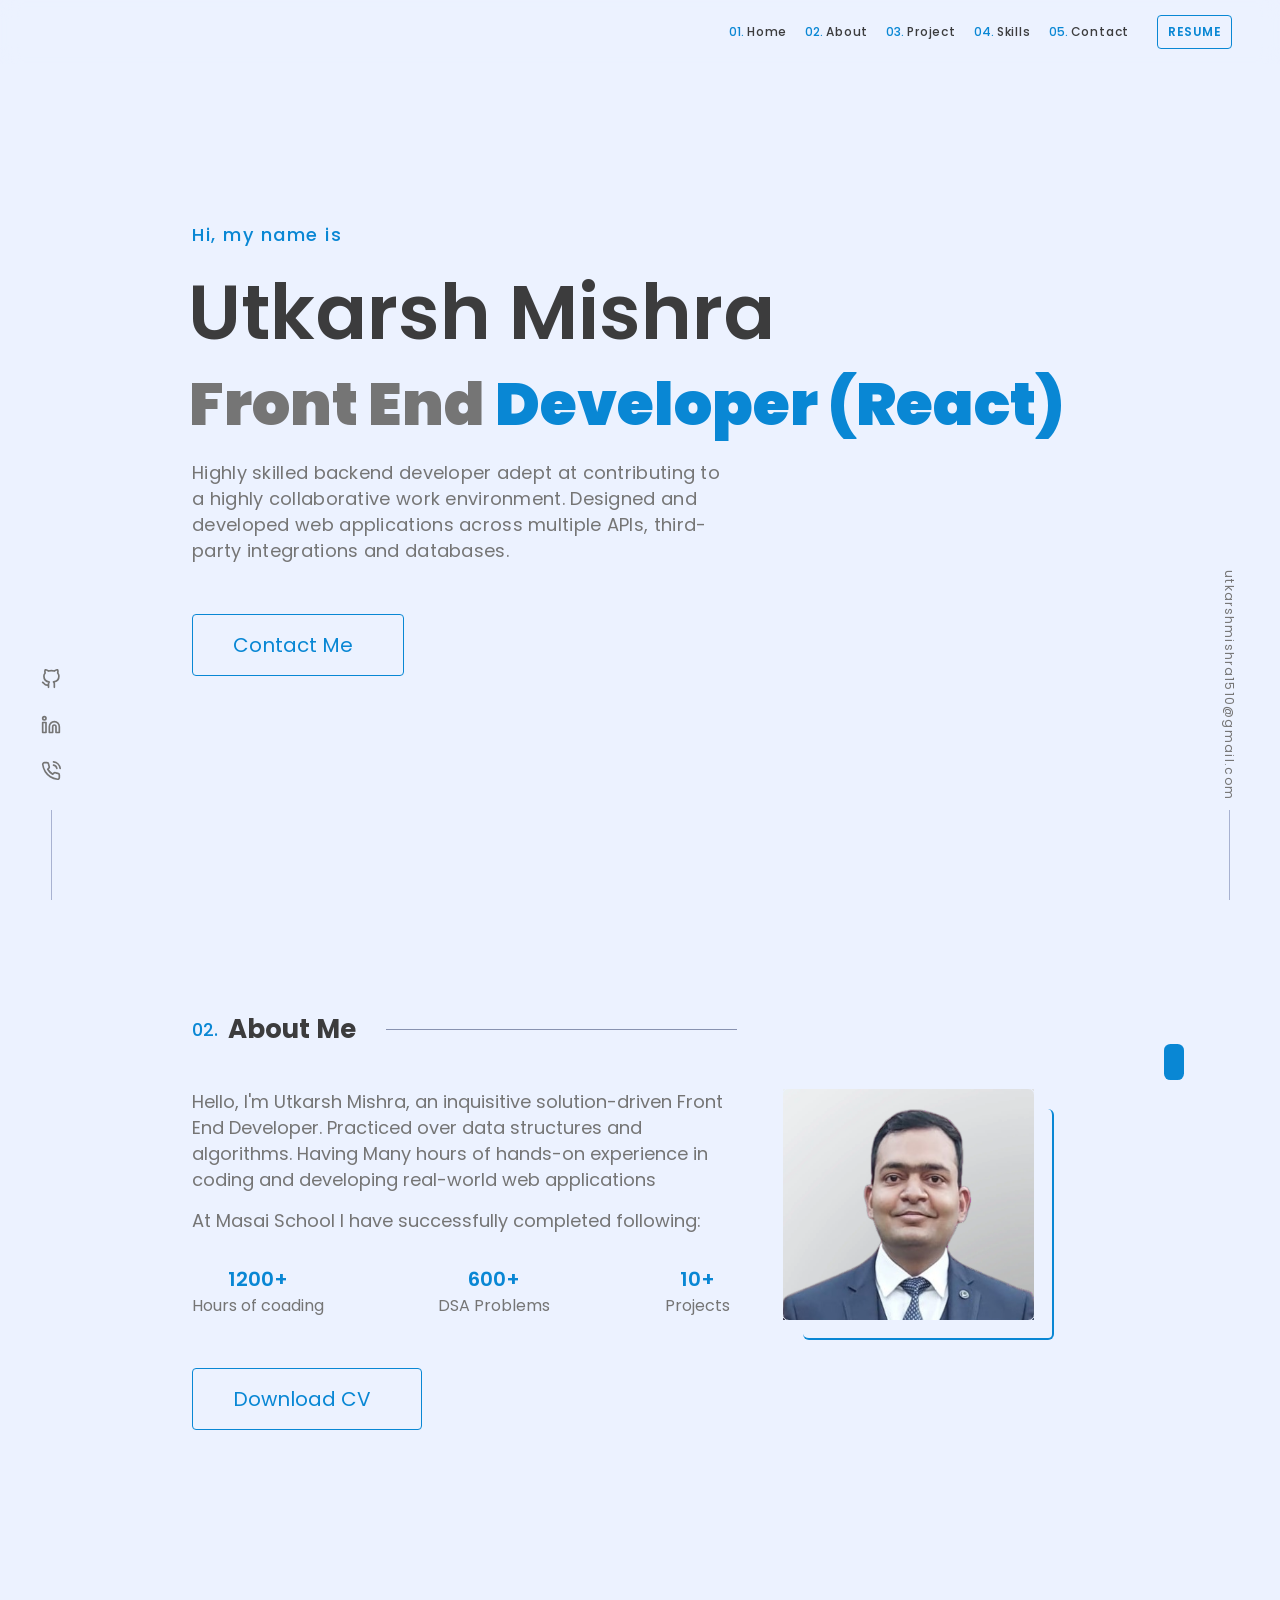
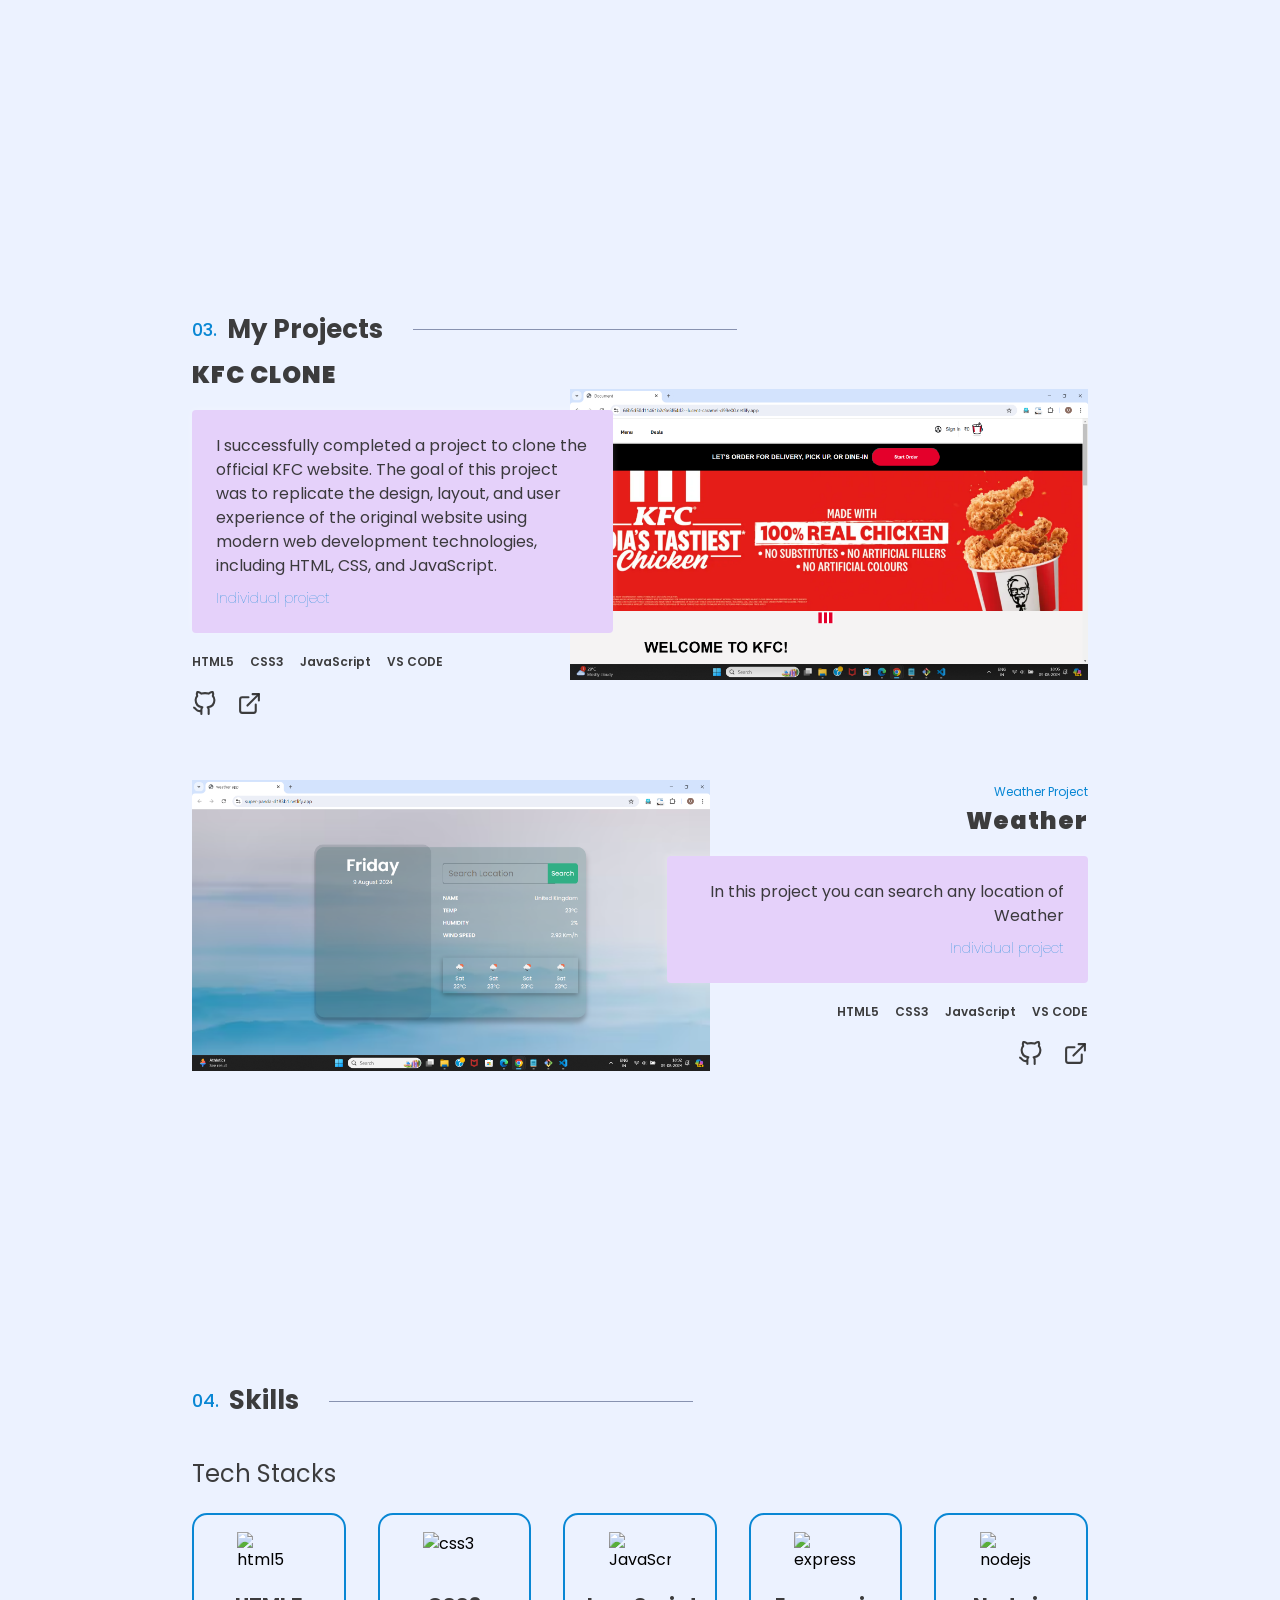
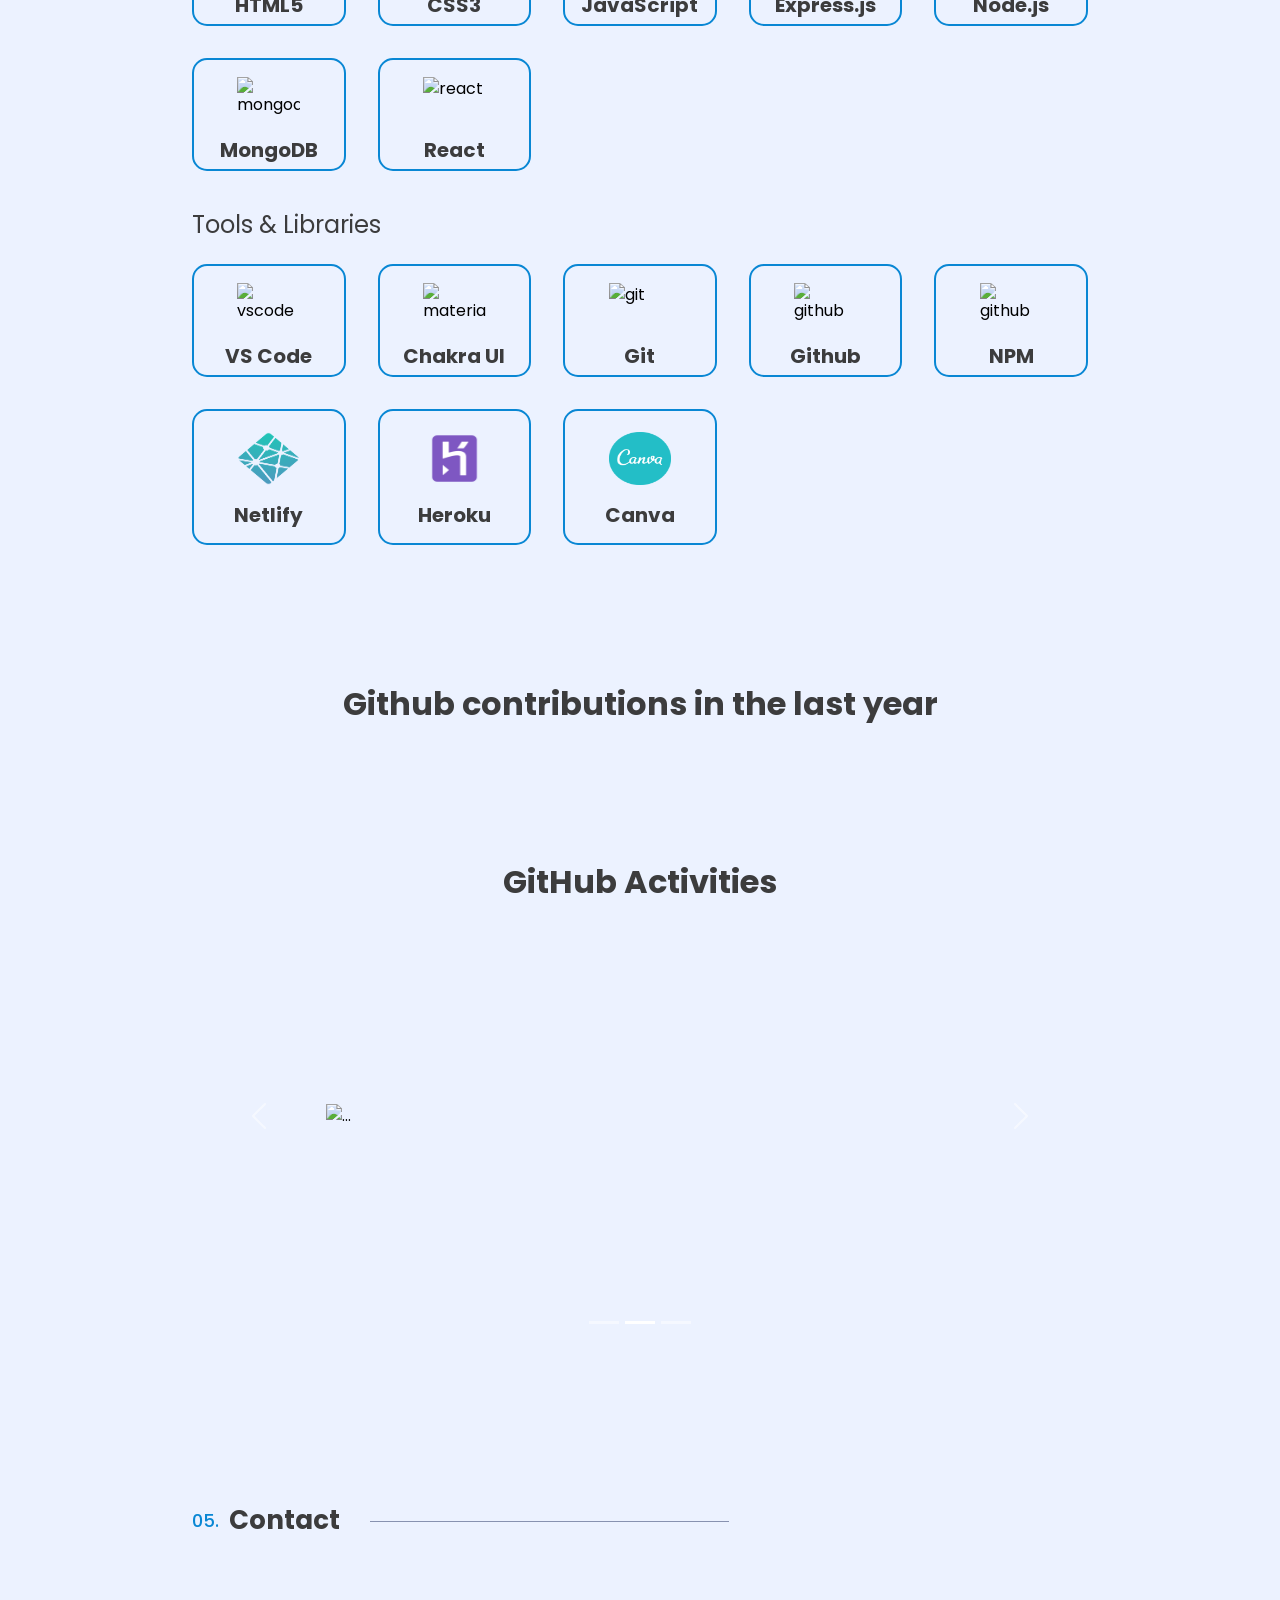
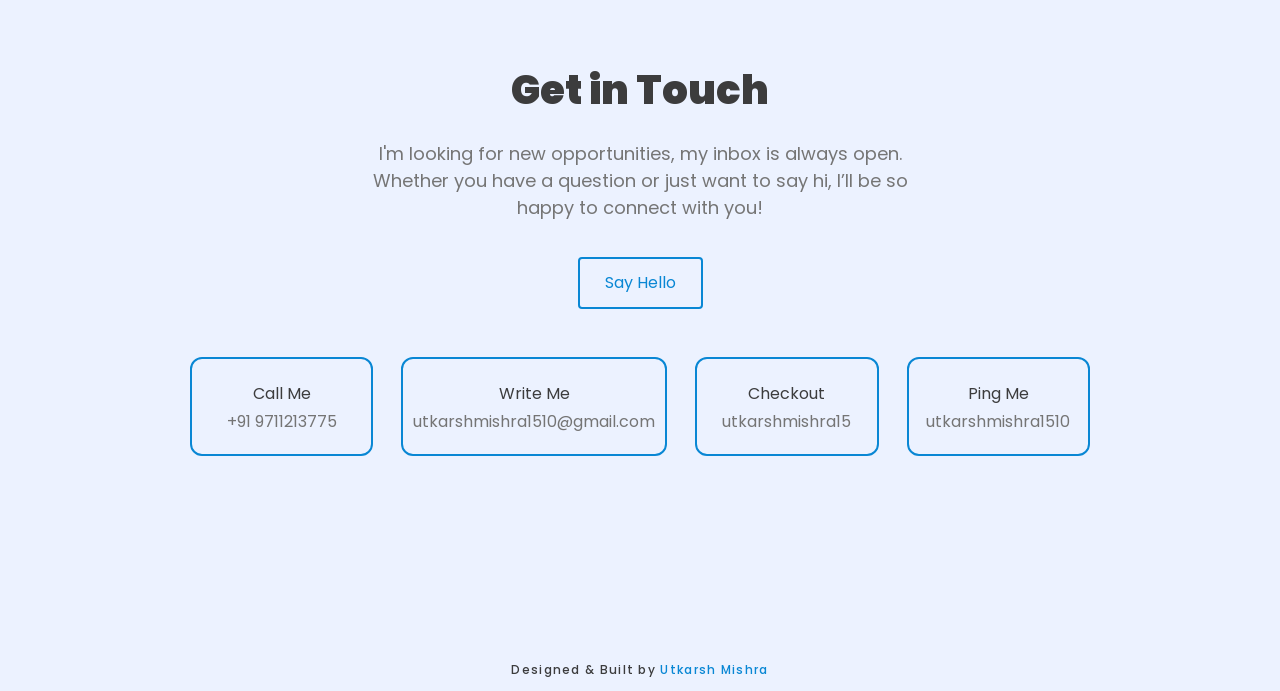
==== commit 7884b439: "update" ====
--- a/index.html
+++ b/index.html
@@ -46,7 +46,7 @@
                     <li class="nav-link skills" id="nav-link">04. <a href="#skills">Skills</a> </li>
                     <li class="nav-link contact" id="nav-link">05. <a href="#contact">Contact</a> </li>
                 </ul>
-                <button id="resume-button-1"><a download="Utkarsh_Mishra_Resume.pdf" href="./assets/pdf/Utkarsh_Mishra_Resume.pdf" class="nav-link resume"
+                <button id="resume-button-1"><a download="Utkarsh_Mishra_Resume.pdf" href="./assets/pdf/UtkarshMishra-FrontendDeveloper(React)-nwS9.pdf" class="nav-link resume"
                     id="resume-link-1" >RESUME</a></button>
             </div>
         </div>
@@ -119,7 +119,7 @@
             <div class="home_container">
                 <h3>Hi, my name is</h3>
                 <h1 id="user-detail-name">Utkarsh Mishra</h1>
-                <h1>Full Stack <span>Node Developer</span></h1>
+                <h1>Front End <span>Developer (React)</span></h1>
                 <p id="user-detail-intro">Highly skilled backend developer adept at contributing to a highly
                     collaborative work environment. Designed and developed web applications across multiple APIs,
                     third-party integrations and databases.</p>
@@ -138,8 +138,8 @@
                         "
                         "MERN","JavaScript","MongoDB","Frontend","Backend","NodeJS","HTML","CSS","Express""
                     </p>
-                    <p>Hello, I'm Utkarsh Mishra, an inquisitive solution-driven Full Stack Web Developer. Practiced 
-                        over 700 data structures and algorithms. Having 1200+ hours of hands-on experience in coding and
+                    <p>Hello, I'm Utkarsh Mishra, an inquisitive solution-driven Front End Developer. Practiced 
+                        over  data structures and algorithms. Having Many hours of hands-on experience in coding and
                         developing real-world web applications </p>
                     <p>At Masai School I have successfully completed following:</p>
                     <div class="about_stats">
@@ -157,7 +157,7 @@
                         </div>
                     </div>
                     <button id="resume-button-2">
-                        <a download="Utkarsh_Mishra_Resume.pdf" href="assets/pdf/Utkarsh_Mishra_Resume.pdf"
+                        <a download="Utkarsh_Mishra_Resume.pdf" href="./assets/pdf/UtkarshMishra-FrontendDeveloper(React)-nwS9.pdf"
                         id="resume-link-2">Download CV<i class="fa-solid fa-download"></i></a>
                     </button>
                 </div>
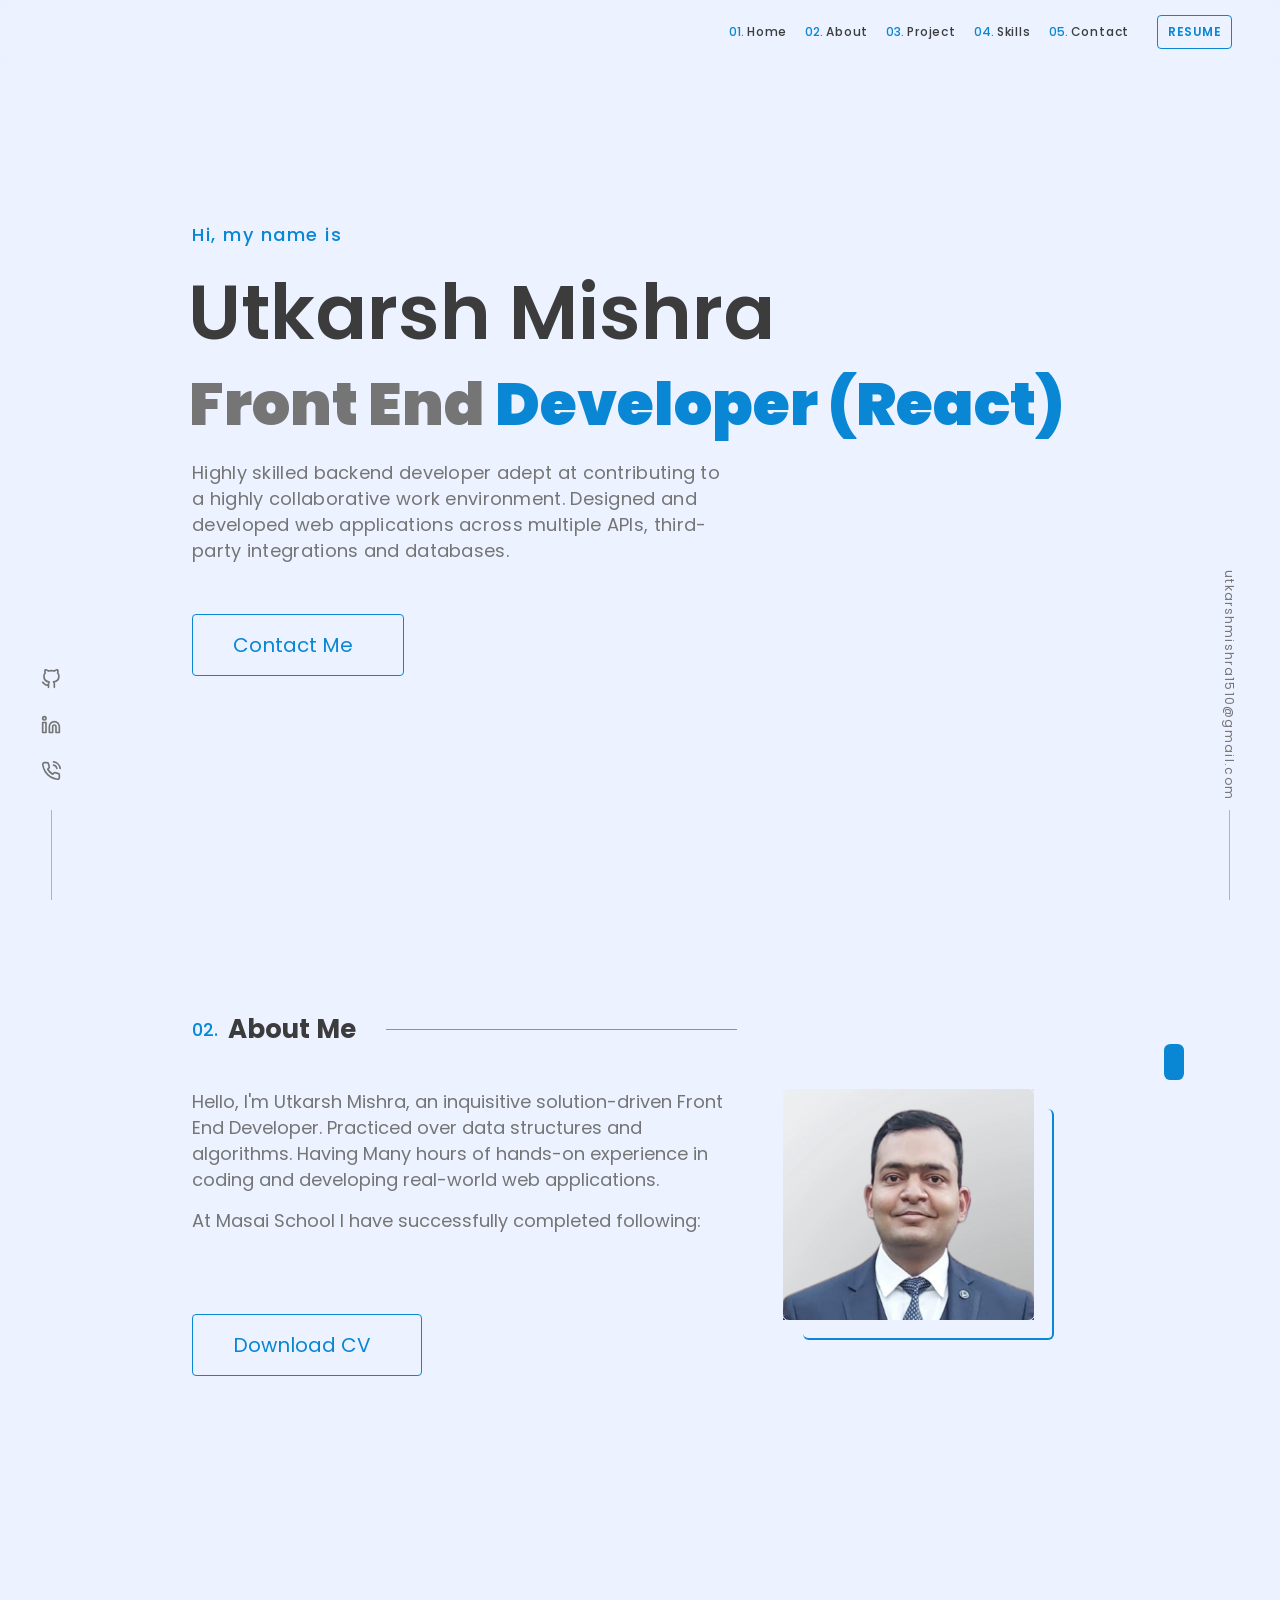
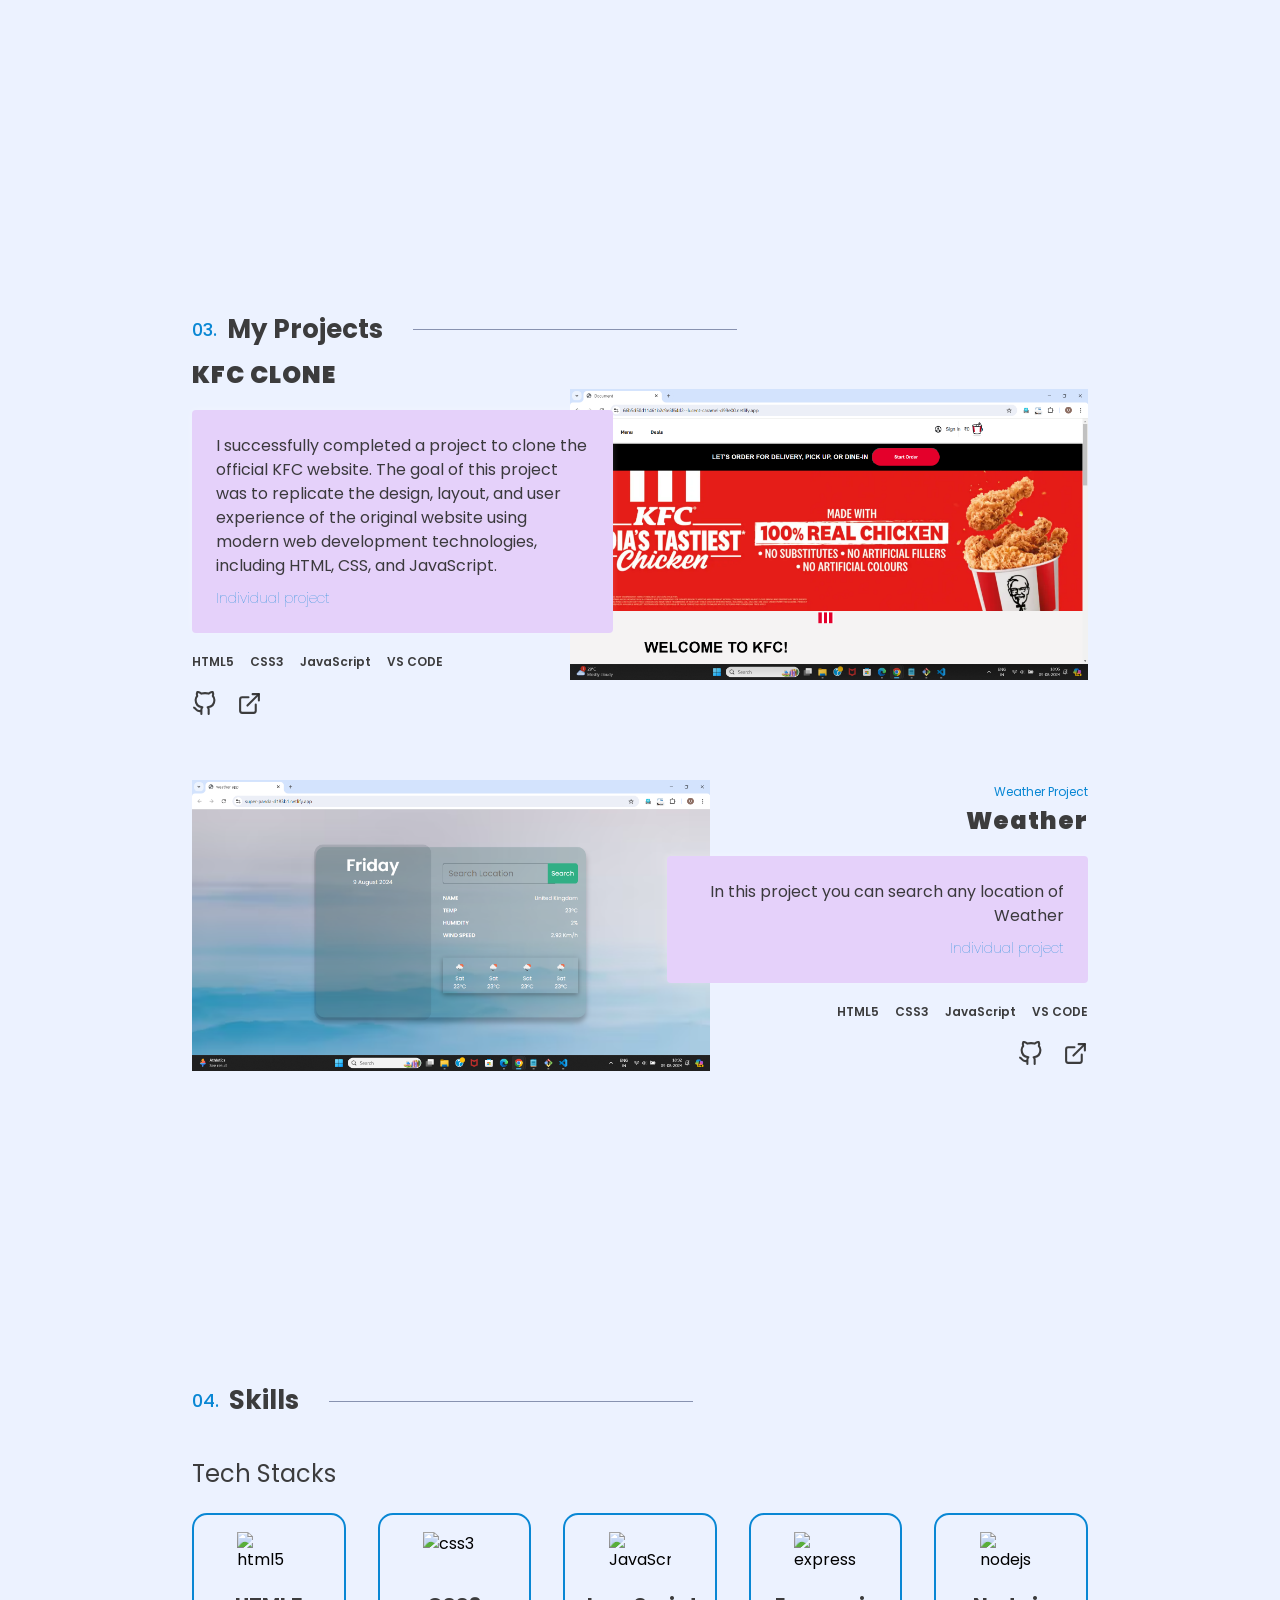
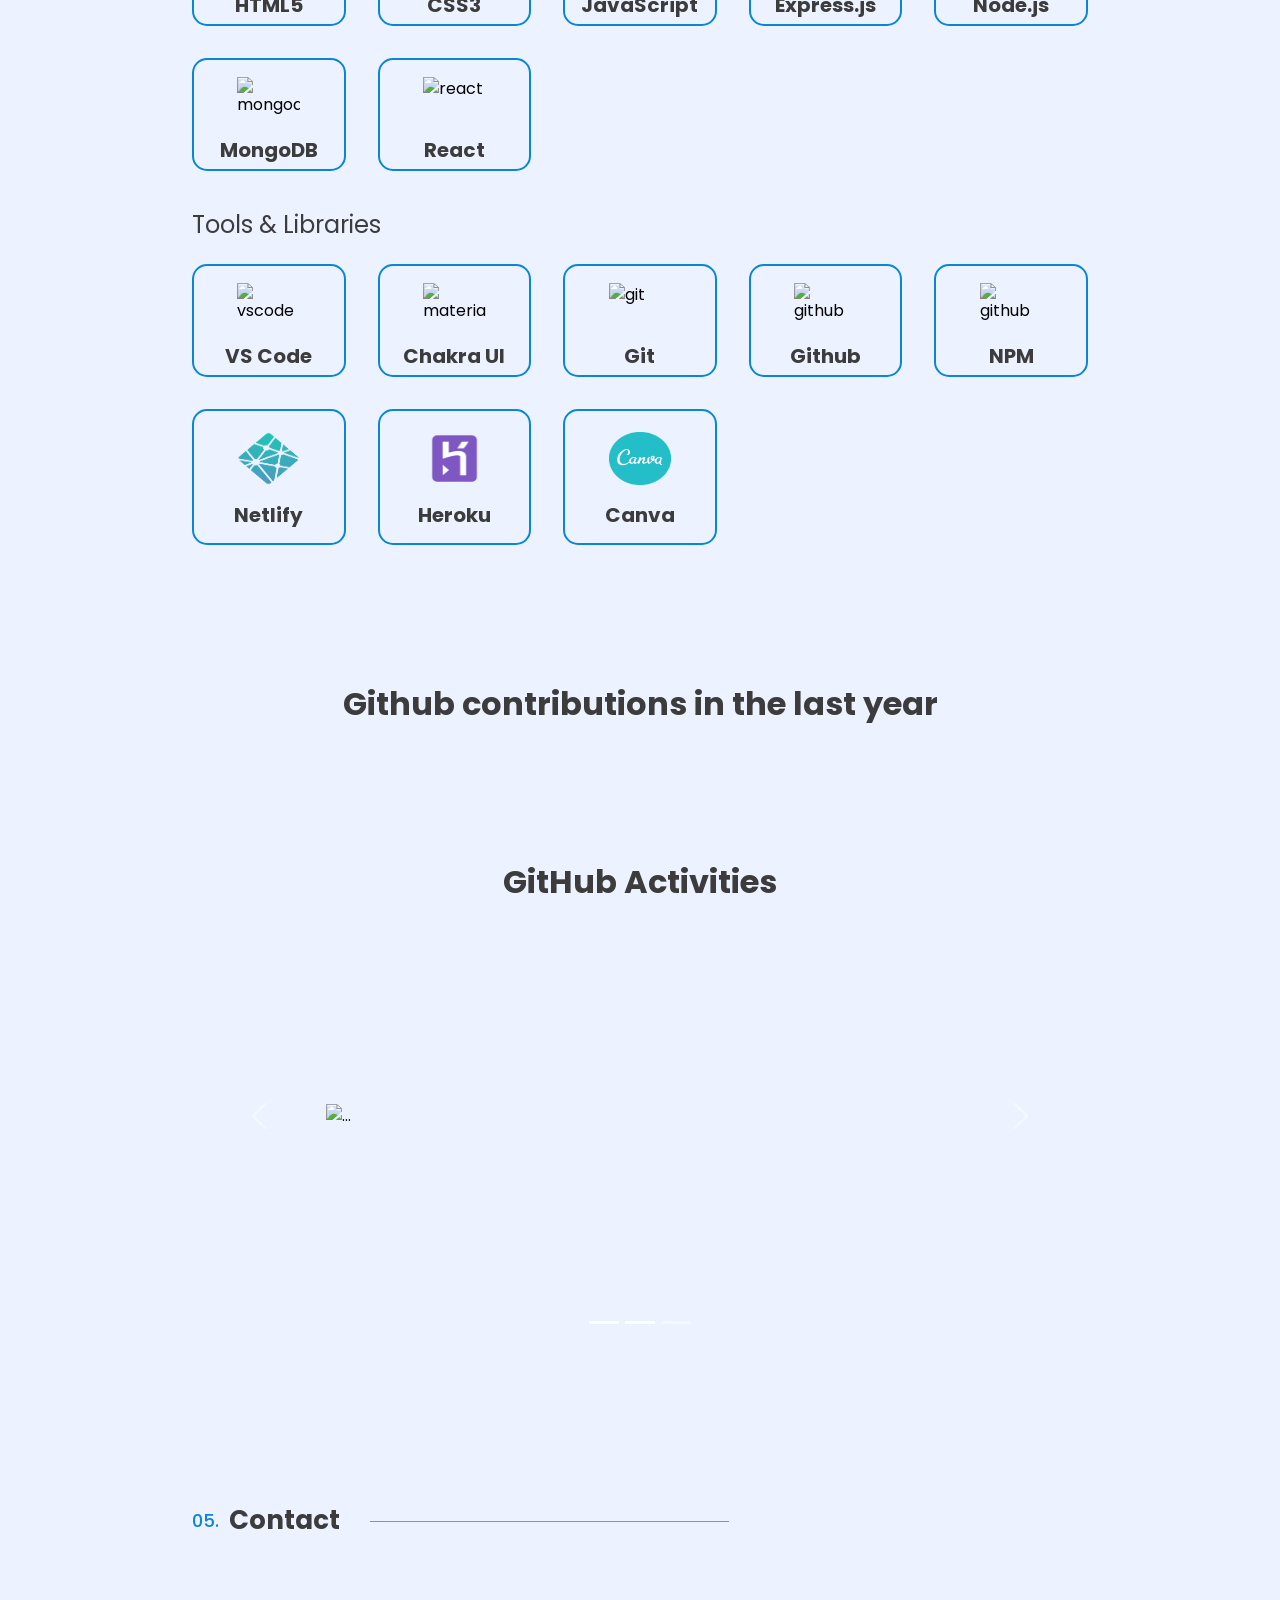
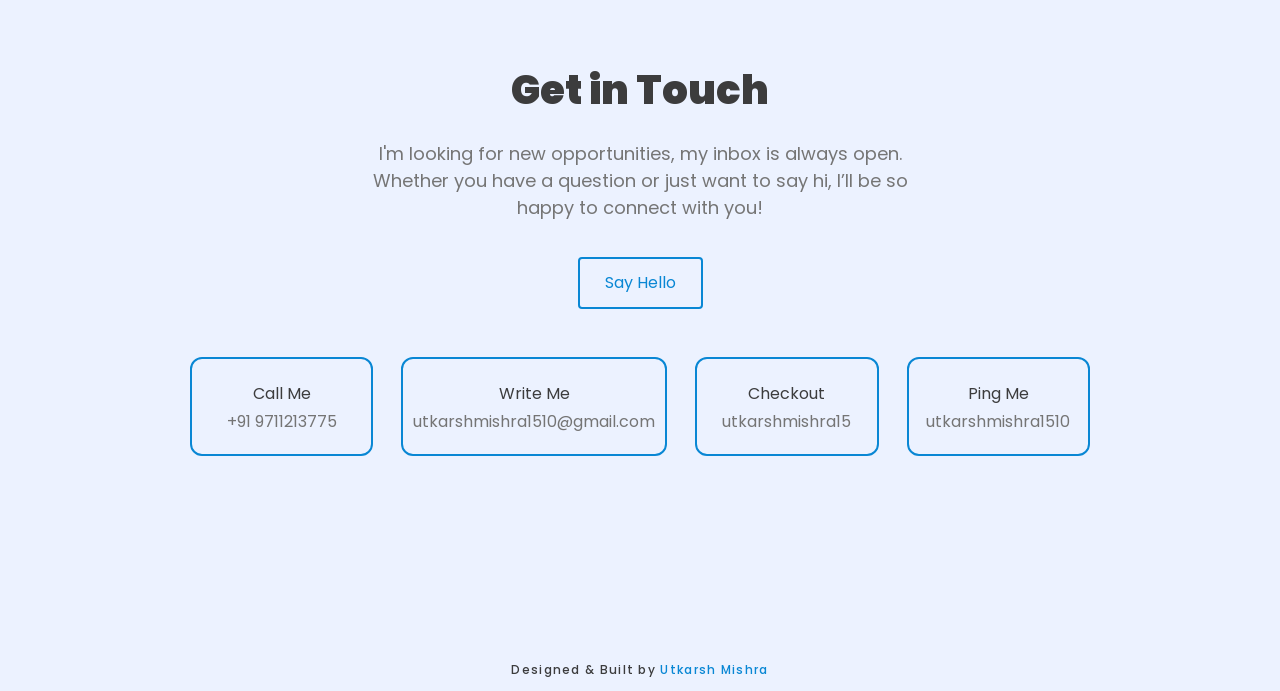
==== commit dbc1d492: "updated" ====
--- a/index.html
+++ b/index.html
@@ -140,20 +140,20 @@
                     </p>
                     <p>Hello, I'm Utkarsh Mishra, an inquisitive solution-driven Front End Developer. Practiced 
                         over  data structures and algorithms. Having Many hours of hands-on experience in coding and
-                        developing real-world web applications </p>
+                        developing real-world web applications. </p>
                     <p>At Masai School I have successfully completed following:</p>
                     <div class="about_stats">
                         <div>
-                            <span class="stats_number">1200+</span>
-                            <span class="stats_title">Hours of coading</span>
+                            <span class="stats_number"></span>
+                            <span class="stats_title"></span>
                         </div>
                         <div>
-                            <span class="stats_number">600+</span>
-                            <span class="stats_title">DSA Problems</span>
+                            <span class="stats_number"></span>
+                            <span class="stats_title"></span>
                         </div>
                         <div>
-                            <span class="stats_number">10+</span>
-                            <span class="stats_title">Projects</span>
+                            <span class="stats_number"></span>
+                            <span class="stats_title"></span>
                         </div>
                     </div>
                     <button id="resume-button-2">
